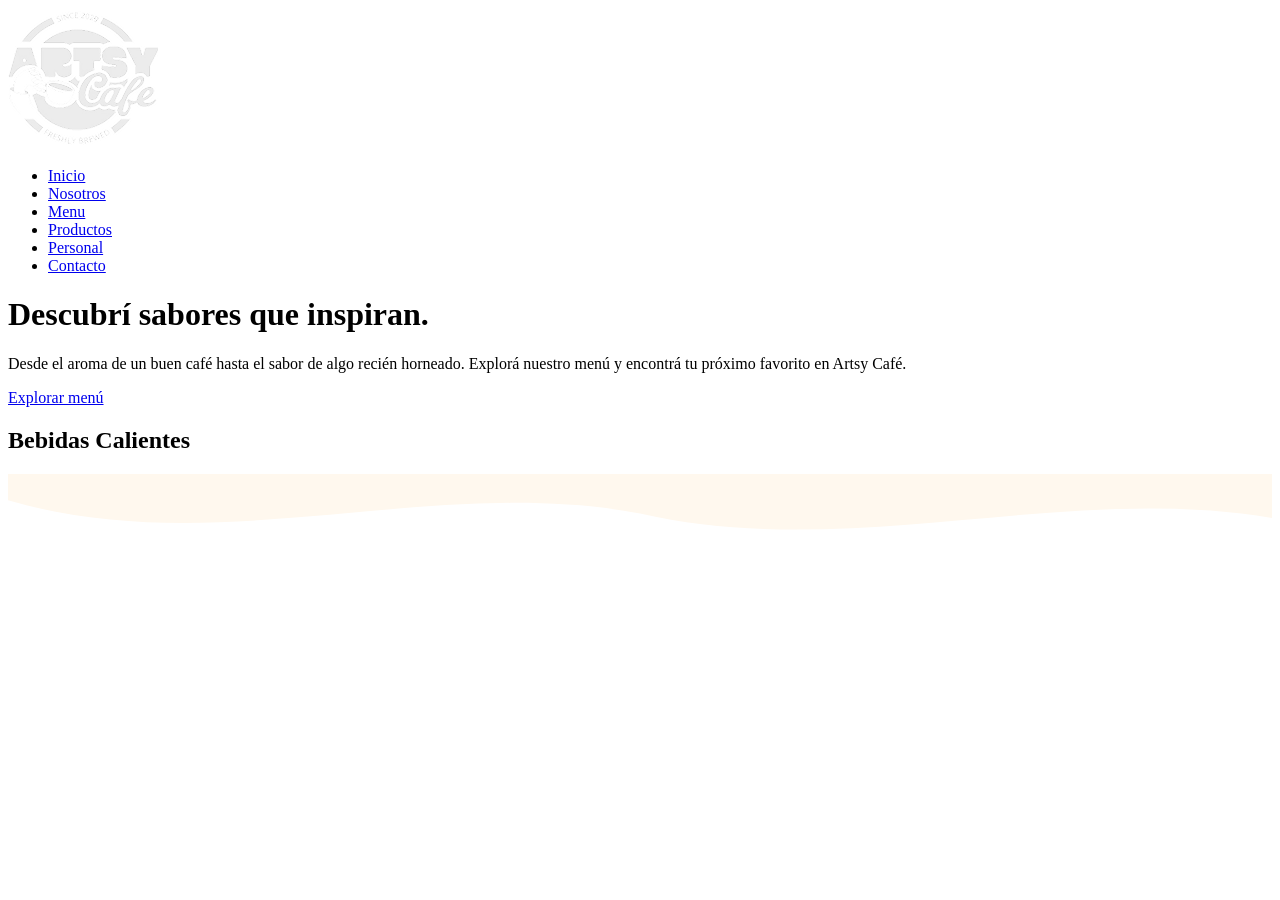
==== menu.html @ 151ce3cb "Add files via upload" ====
<!DOCTYPE html>
<html lang="en">

<head>
    <meta charset="UTF-8">
    <meta name="viewport" content="width=device-width, initial-scale=1.0">
    <title>Menú de Café y Repostería | Artsy Café</title>
    <link rel="stylesheet" href="css/menu.css">
    <link rel="shortcut icon" href="img/logo.png" type="image/x-icon">
</head>

<body>
    <header>
        <nav>
            <article class="containerNav">
                <div class="logo">
                    <img src="img/logo.png" alt="Logo de la cafeteria Artsy Cafe">
                </div>
                <ul class="navLink">
                    <li class="navItem"><a href="#" class="navDirec">Inicio</a></li>
                    <li class="navItem"><a href="#" class="navDirec">Nosotros</a></li>
                    <li class="navItem"><a href="#" class="navDirec">Menu</a></li>
                    <li class="navItem"><a href="#" class="navDirec">Productos</a></li>
                    <li class="navItem"><a href="#" class="navDirec">Personal</a></li>
                    <li class="navItem"><a href="#" class="navDirec btnContact">Contacto</a></li>
                </ul>
            </article>
        </nav>
        <div class="containerHeader">
            <h1>Descubrí sabores que inspiran.</h1>

            <p class="pClaro">
                Desde el aroma de un buen café hasta el sabor de algo recién horneado.
                Explorá nuestro menú y encontrá tu próximo favorito en Artsy Café.
            </p>

            <a href="#menu" class="btnMenu">Explorar menú</a>
        </div>
    </header>
    <main>
        <section class="bebidasCalientesSection">
            <article class="container">
                <h2>Bebidas Calientes</h2>
                <article class="cardsCafe" id="bebidasCalientes">
                </article>
            </article>
        </section>

        <div class="separadorOndas">
            <svg viewBox="0 0 1440 120" preserveAspectRatio="none">
                <path d="M0,30 C240,100 480,0 720,45
               C960,100 1200,10 1440,50
               L1440,0 L0,0 Z" fill="#FFF8EE" />
            </svg>
        </div>

        <section class="emparedados">
            <article class="container">
                <article class="emparedadoG" id="emparedadosId">

                </article>
            </article>
        </section>
        <div class="separadorOndas">
            <svg viewBox="0 0 1440 120" preserveAspectRatio="none">
                <path d="M0,30 C240,100 480,0 720,45
               C960,100 1200,10 1440,50
               L1440,0 L0,0 Z" fill="#FFFFFF" />
            </svg>
        </div>
    </main>
    <script src="js/main.js"></script>
</body>

</html>
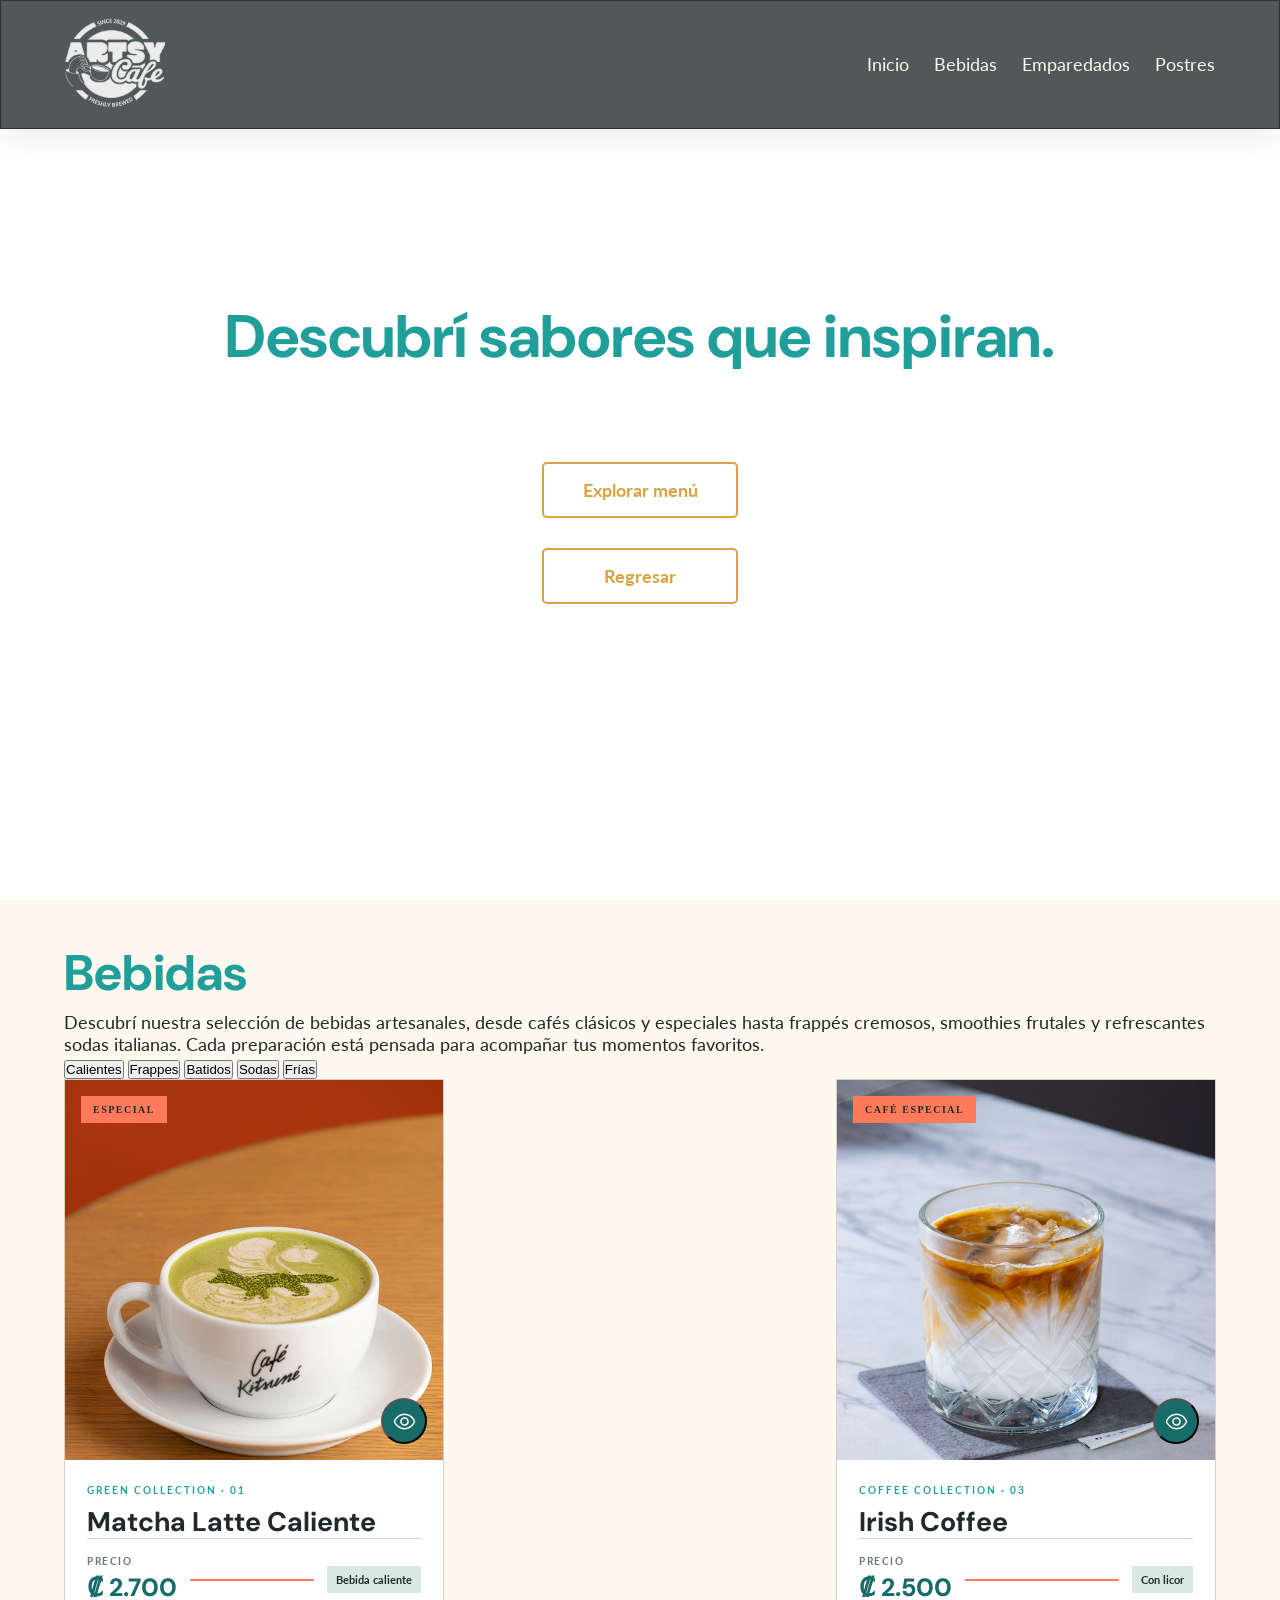
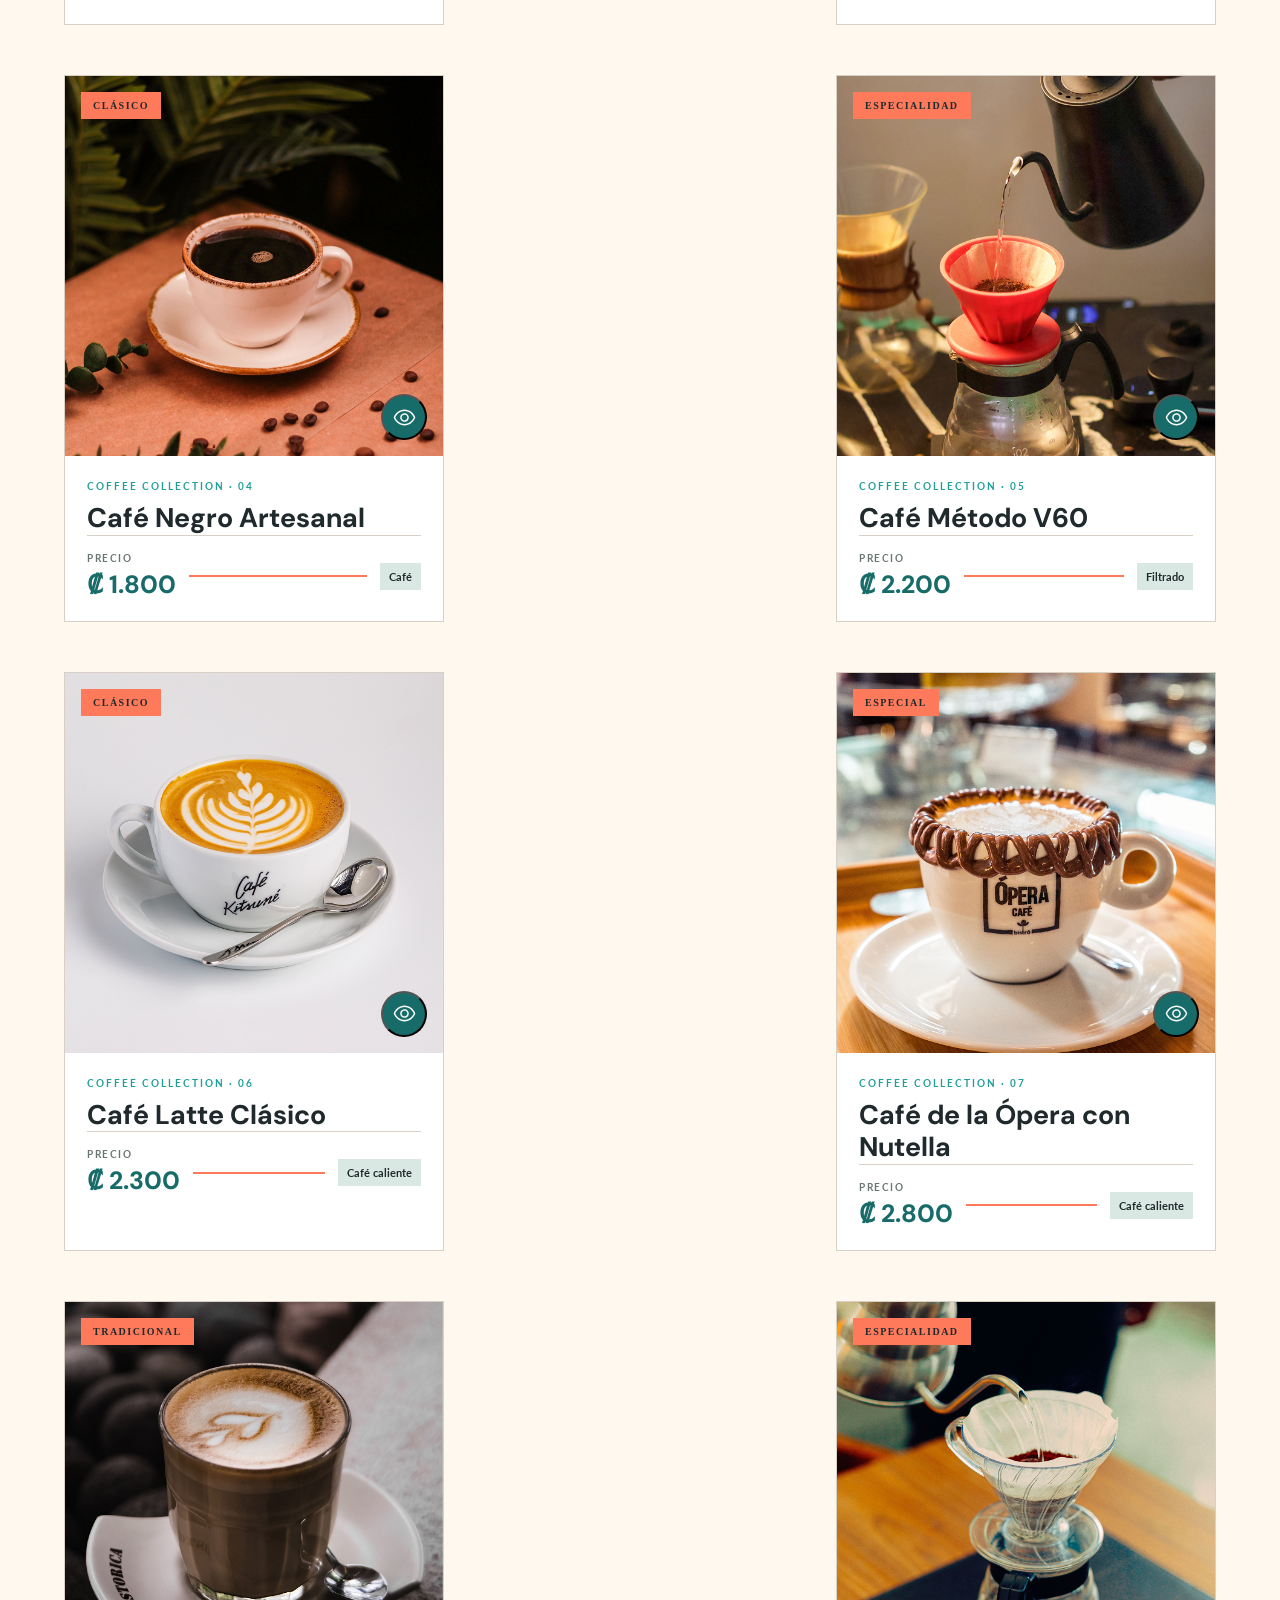
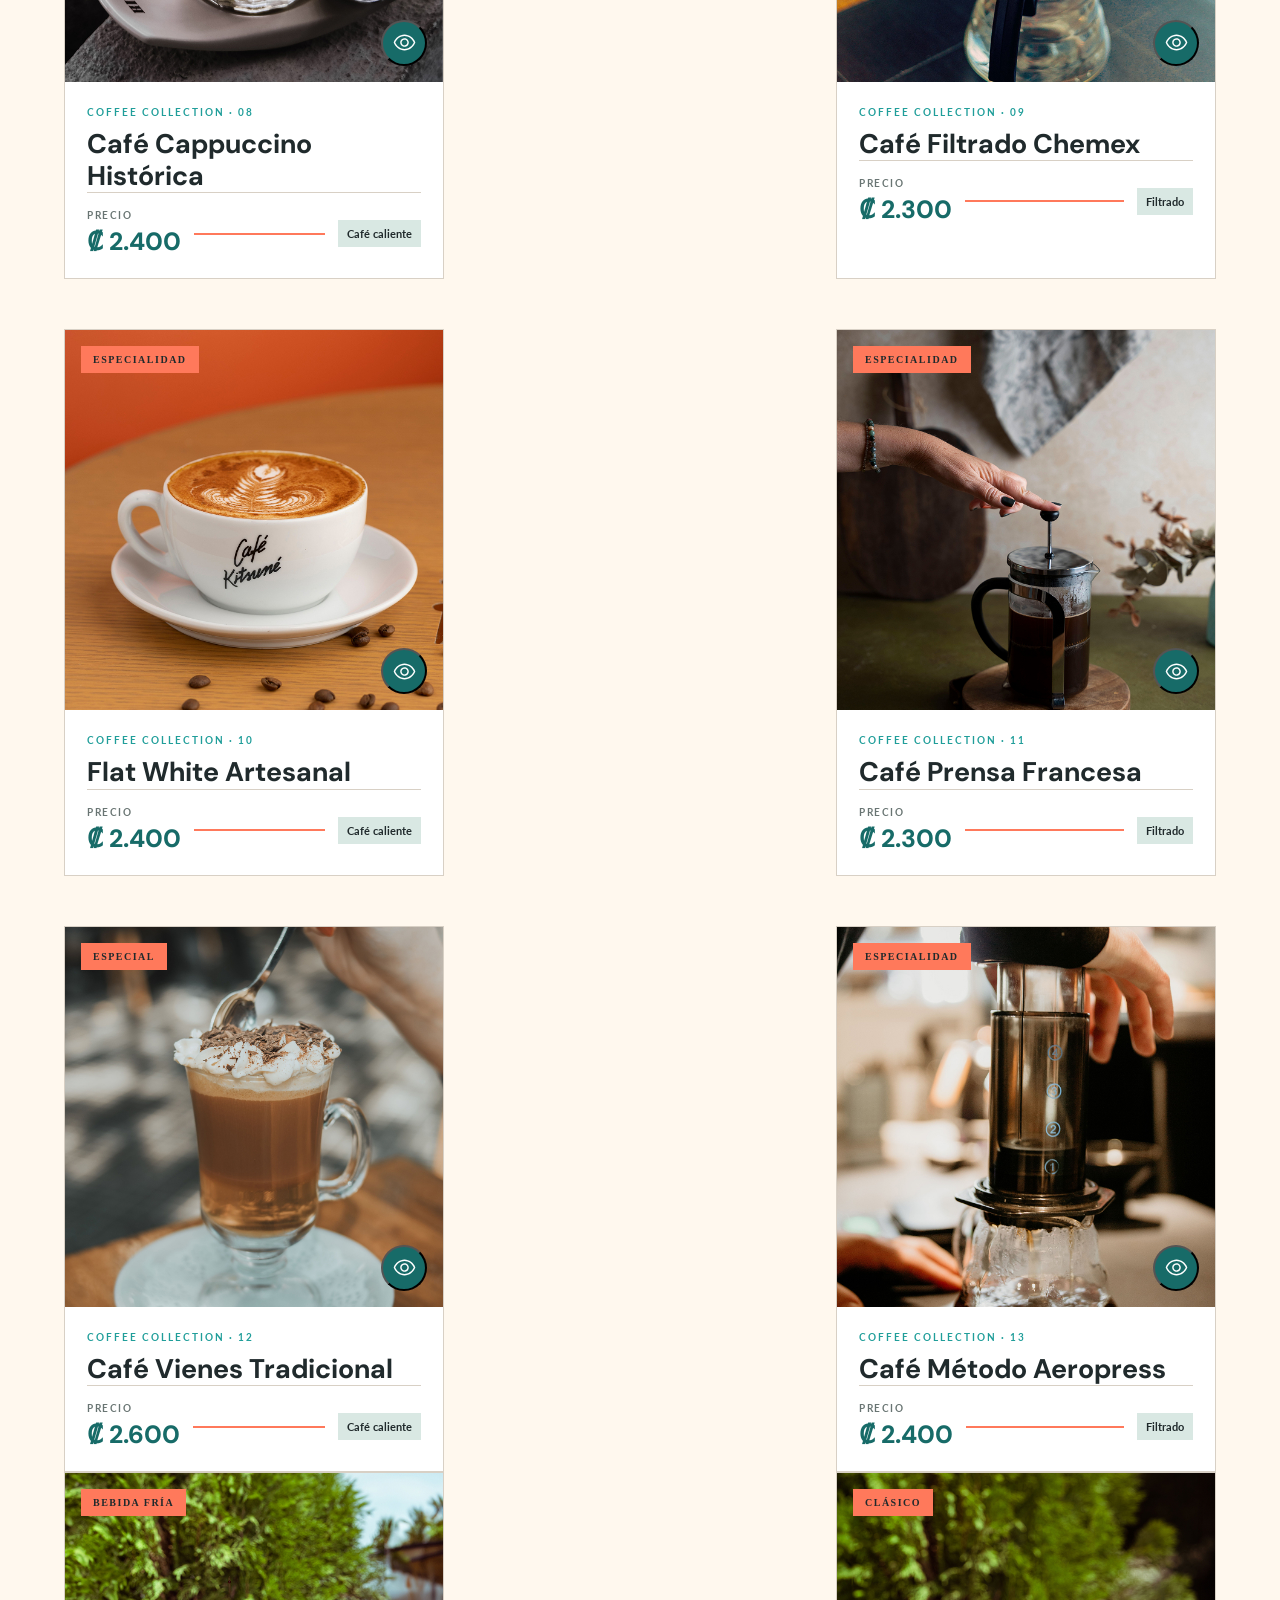
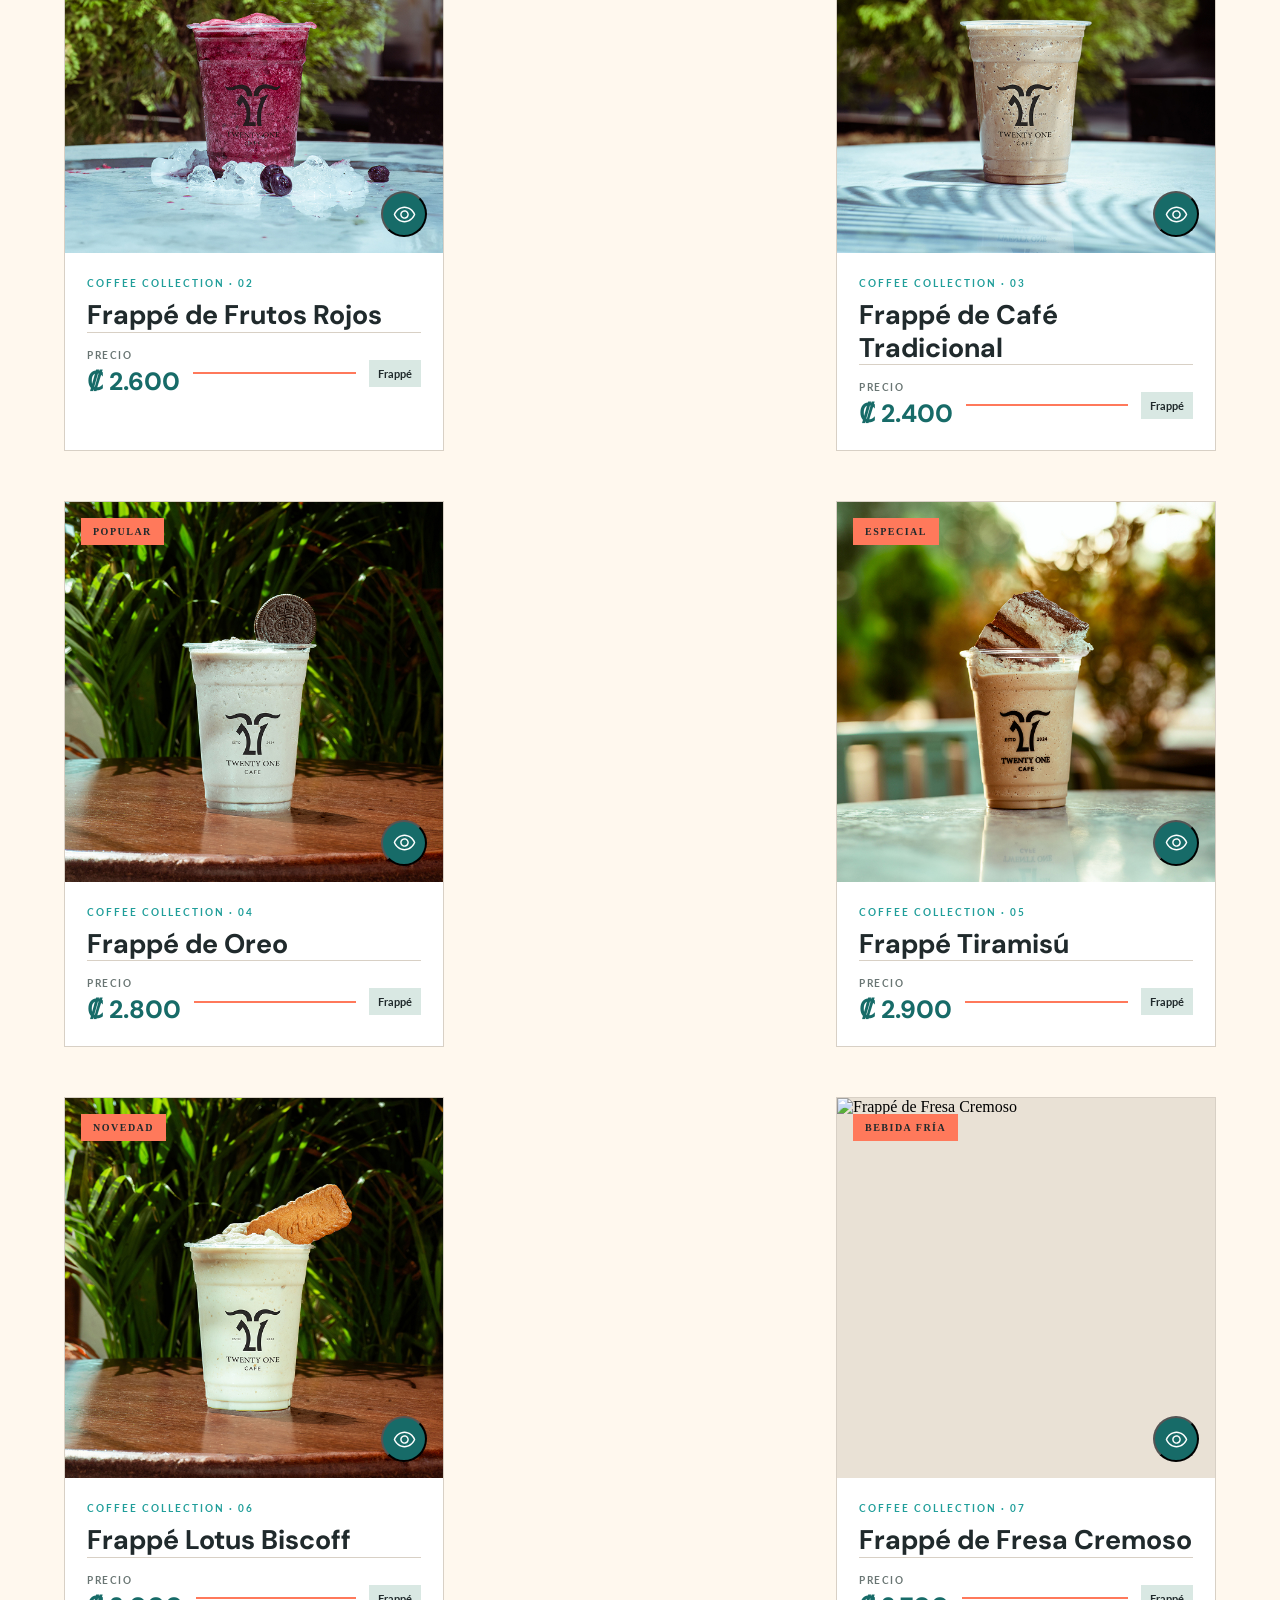
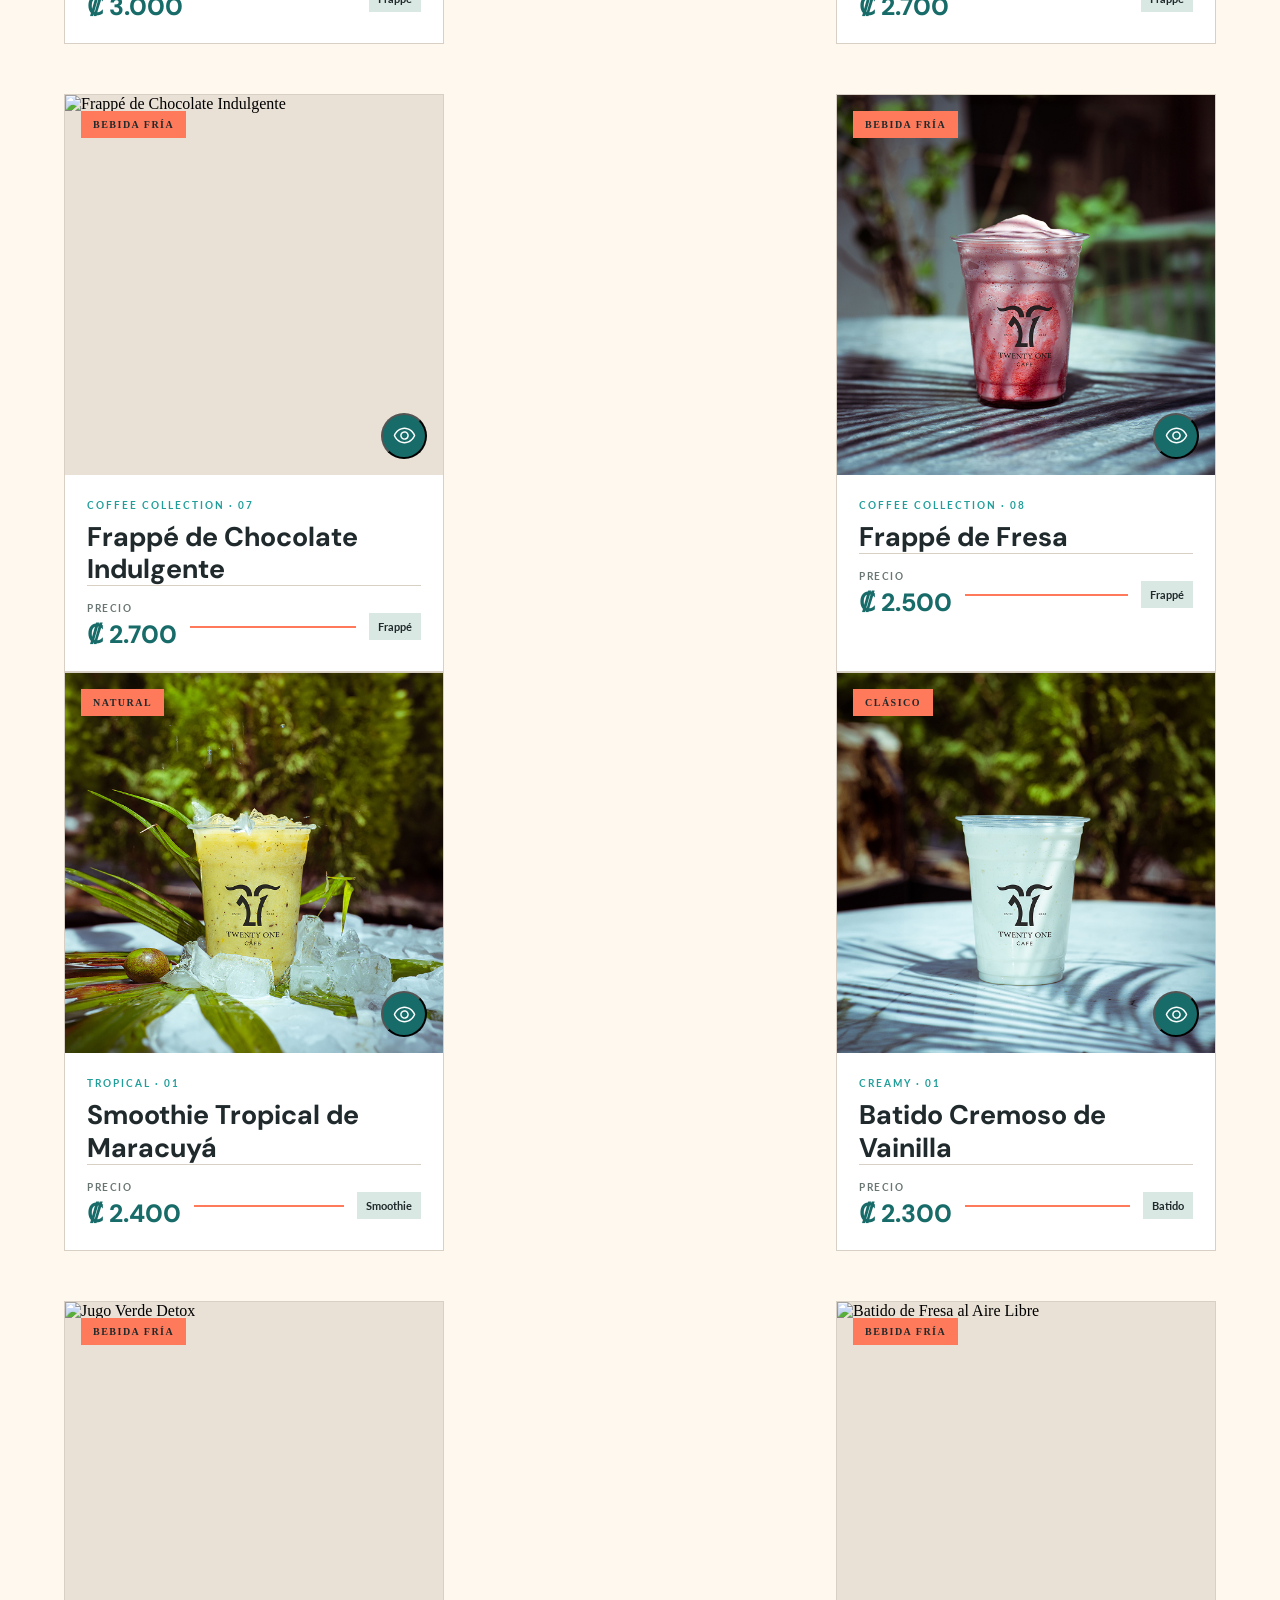
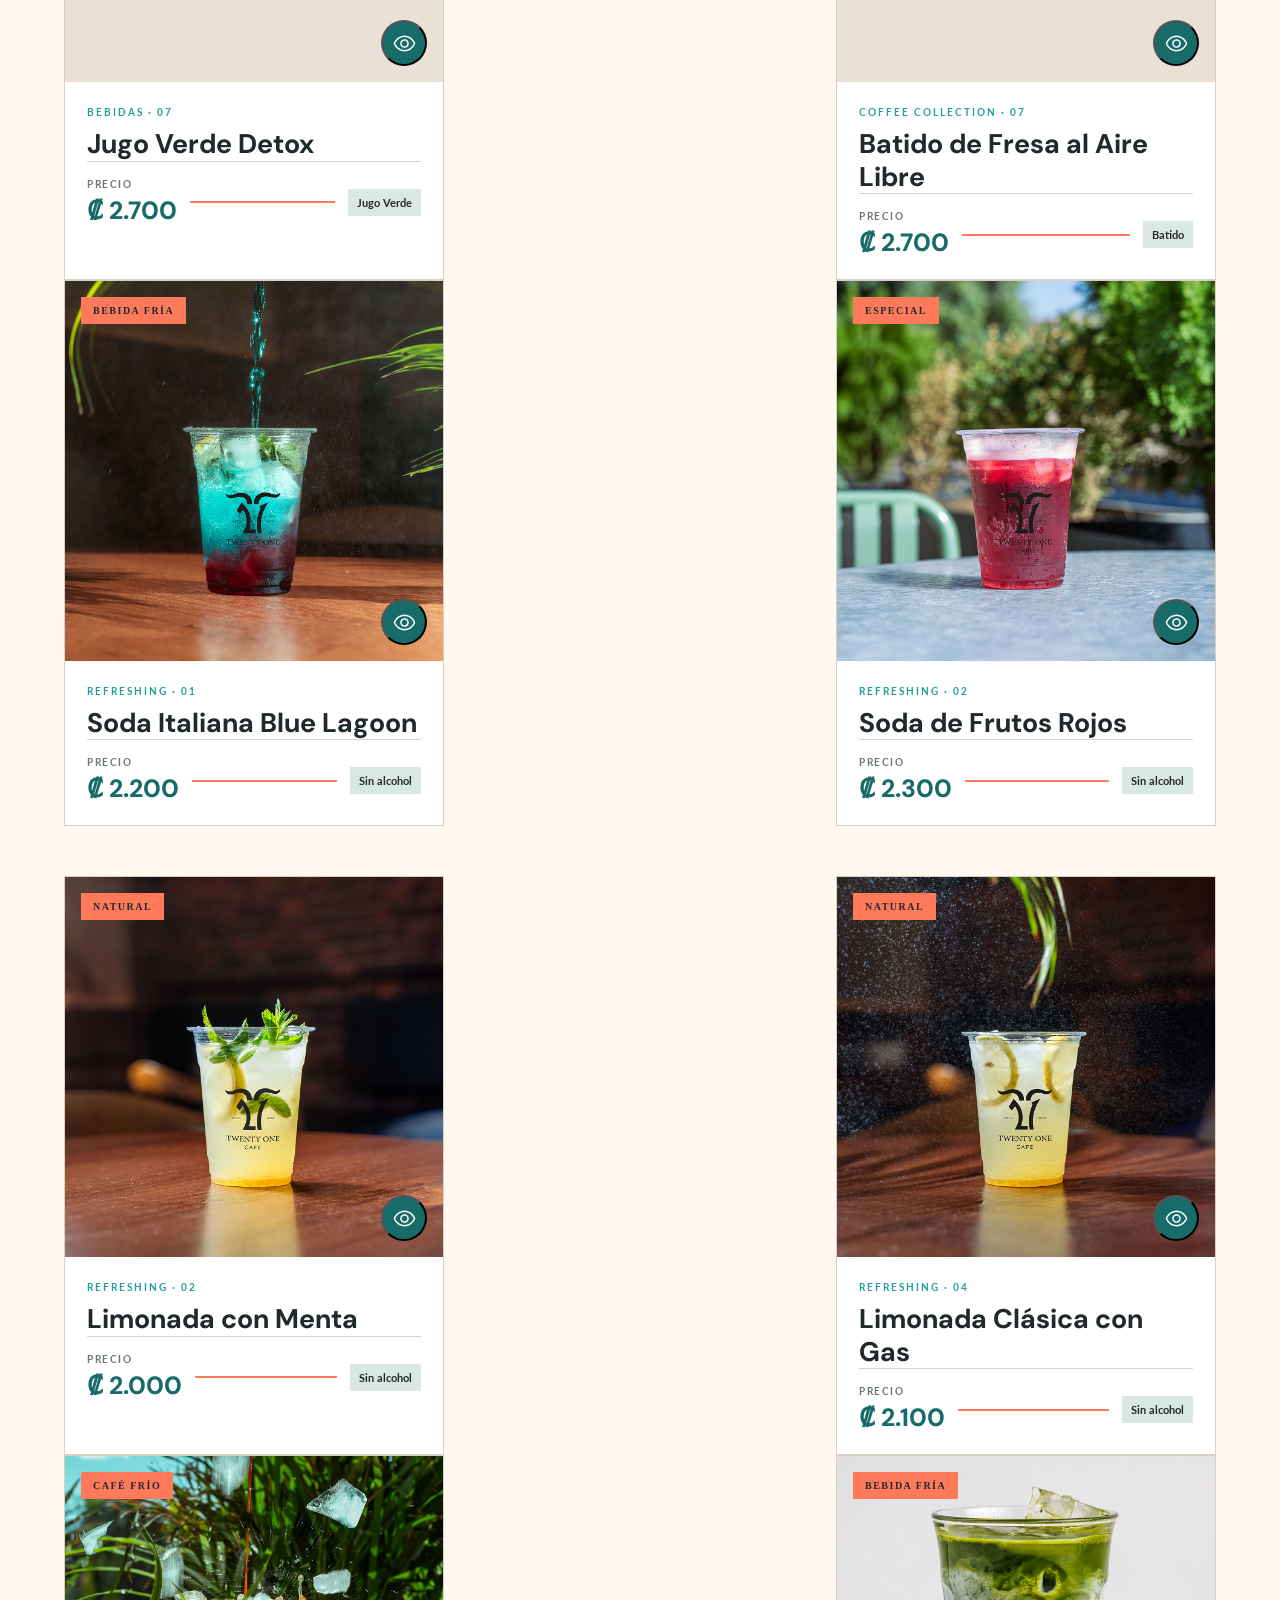
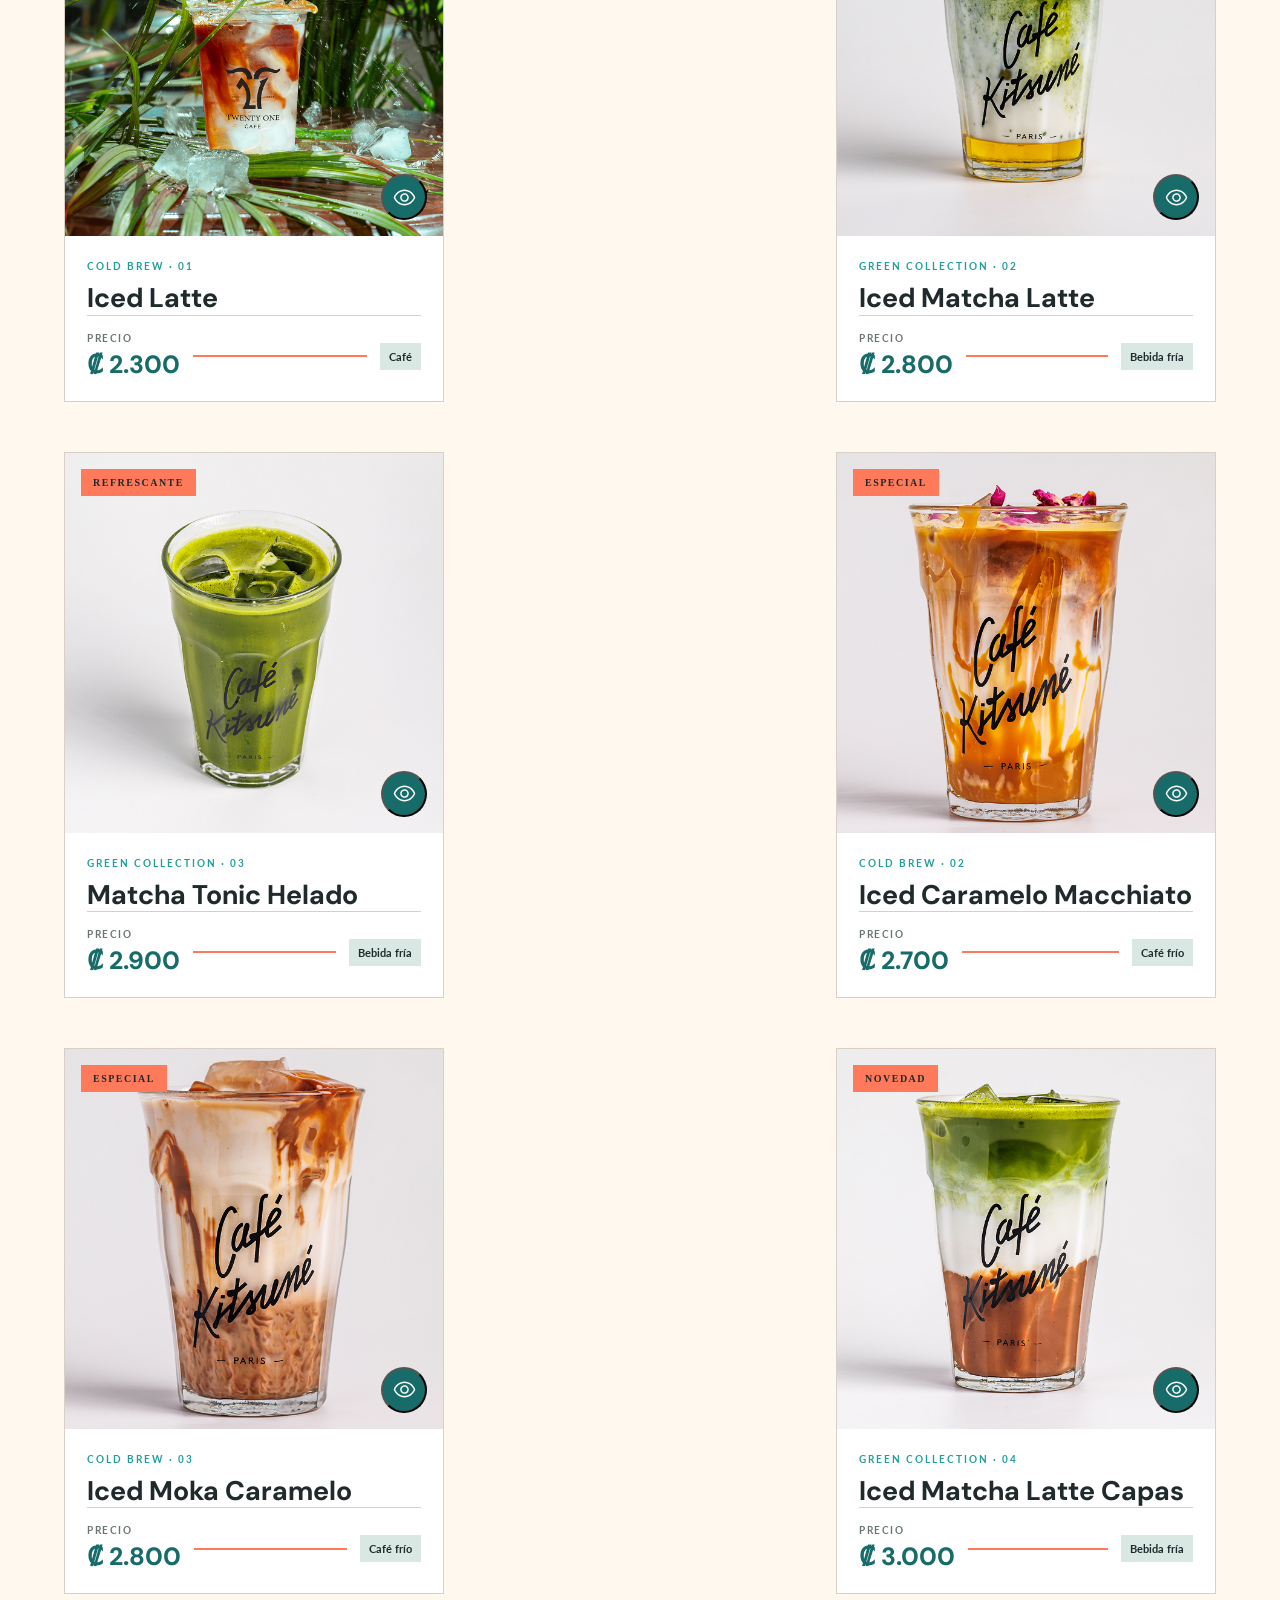
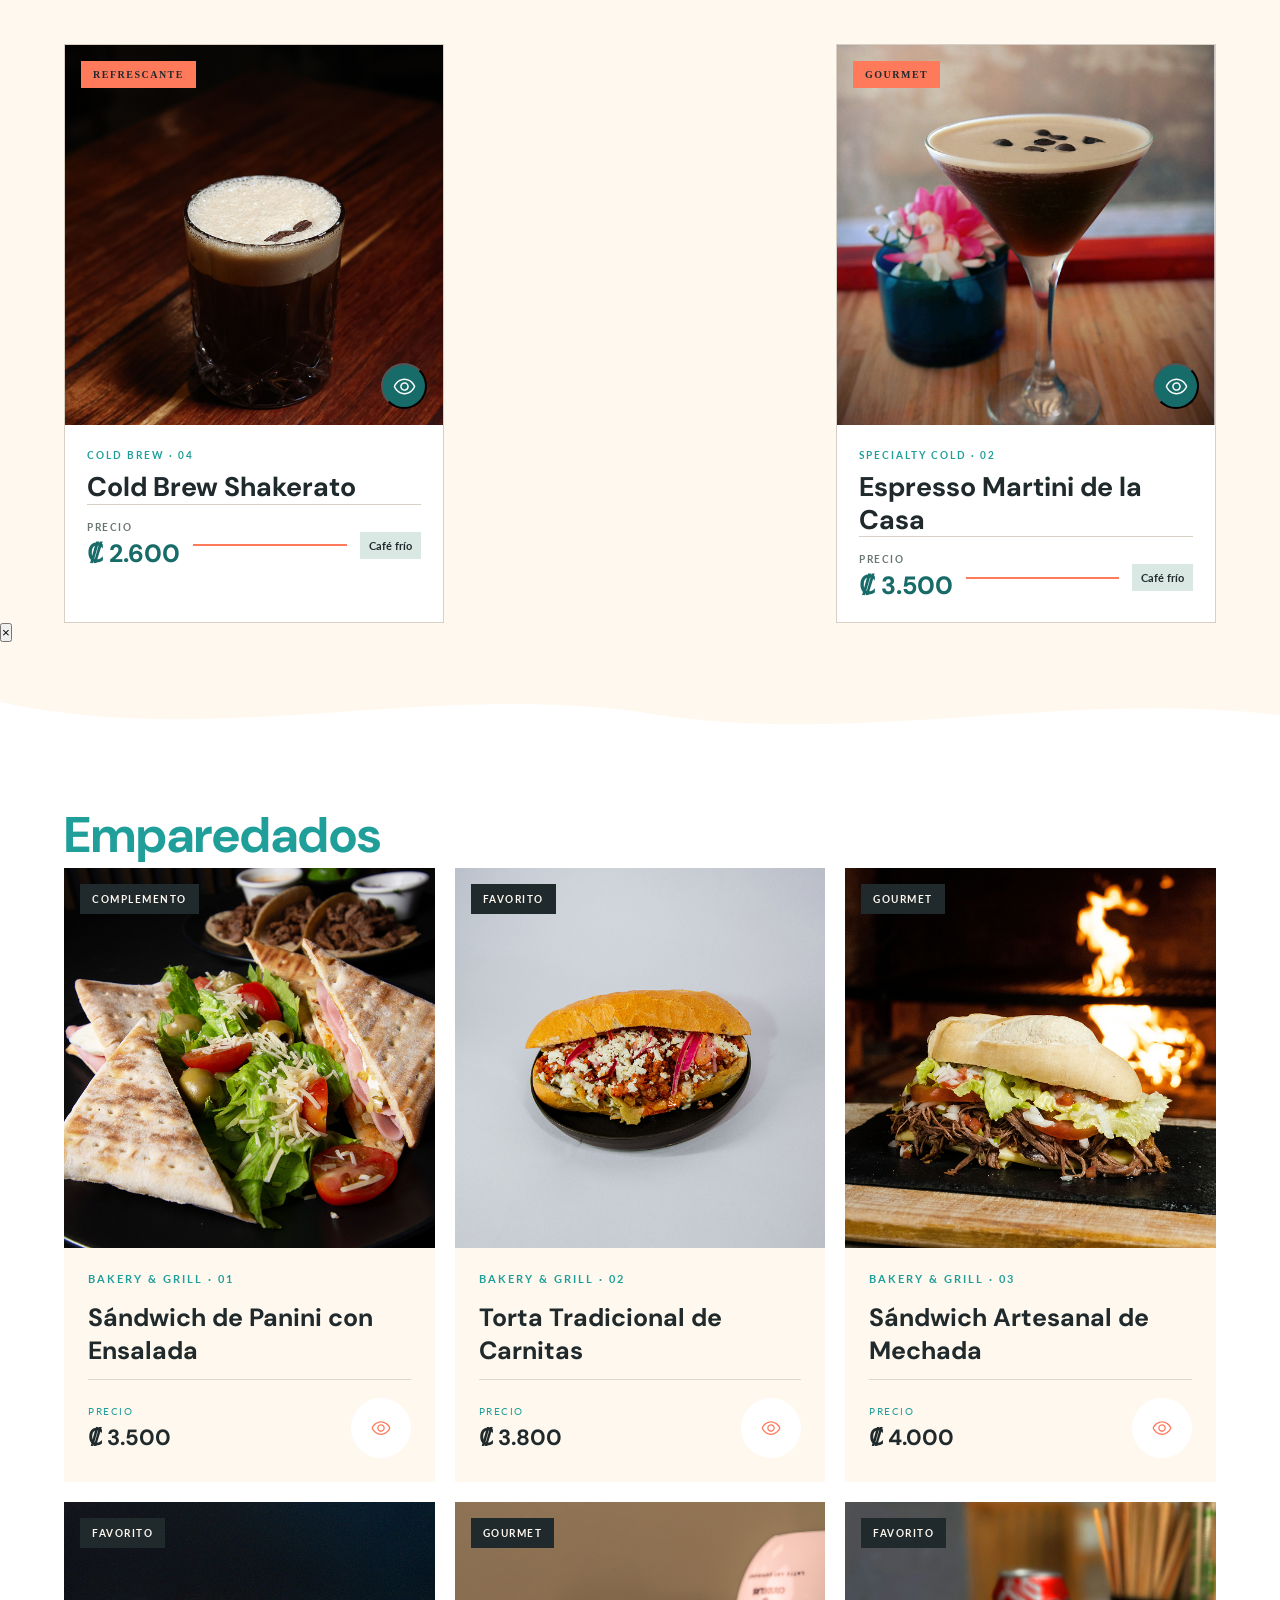
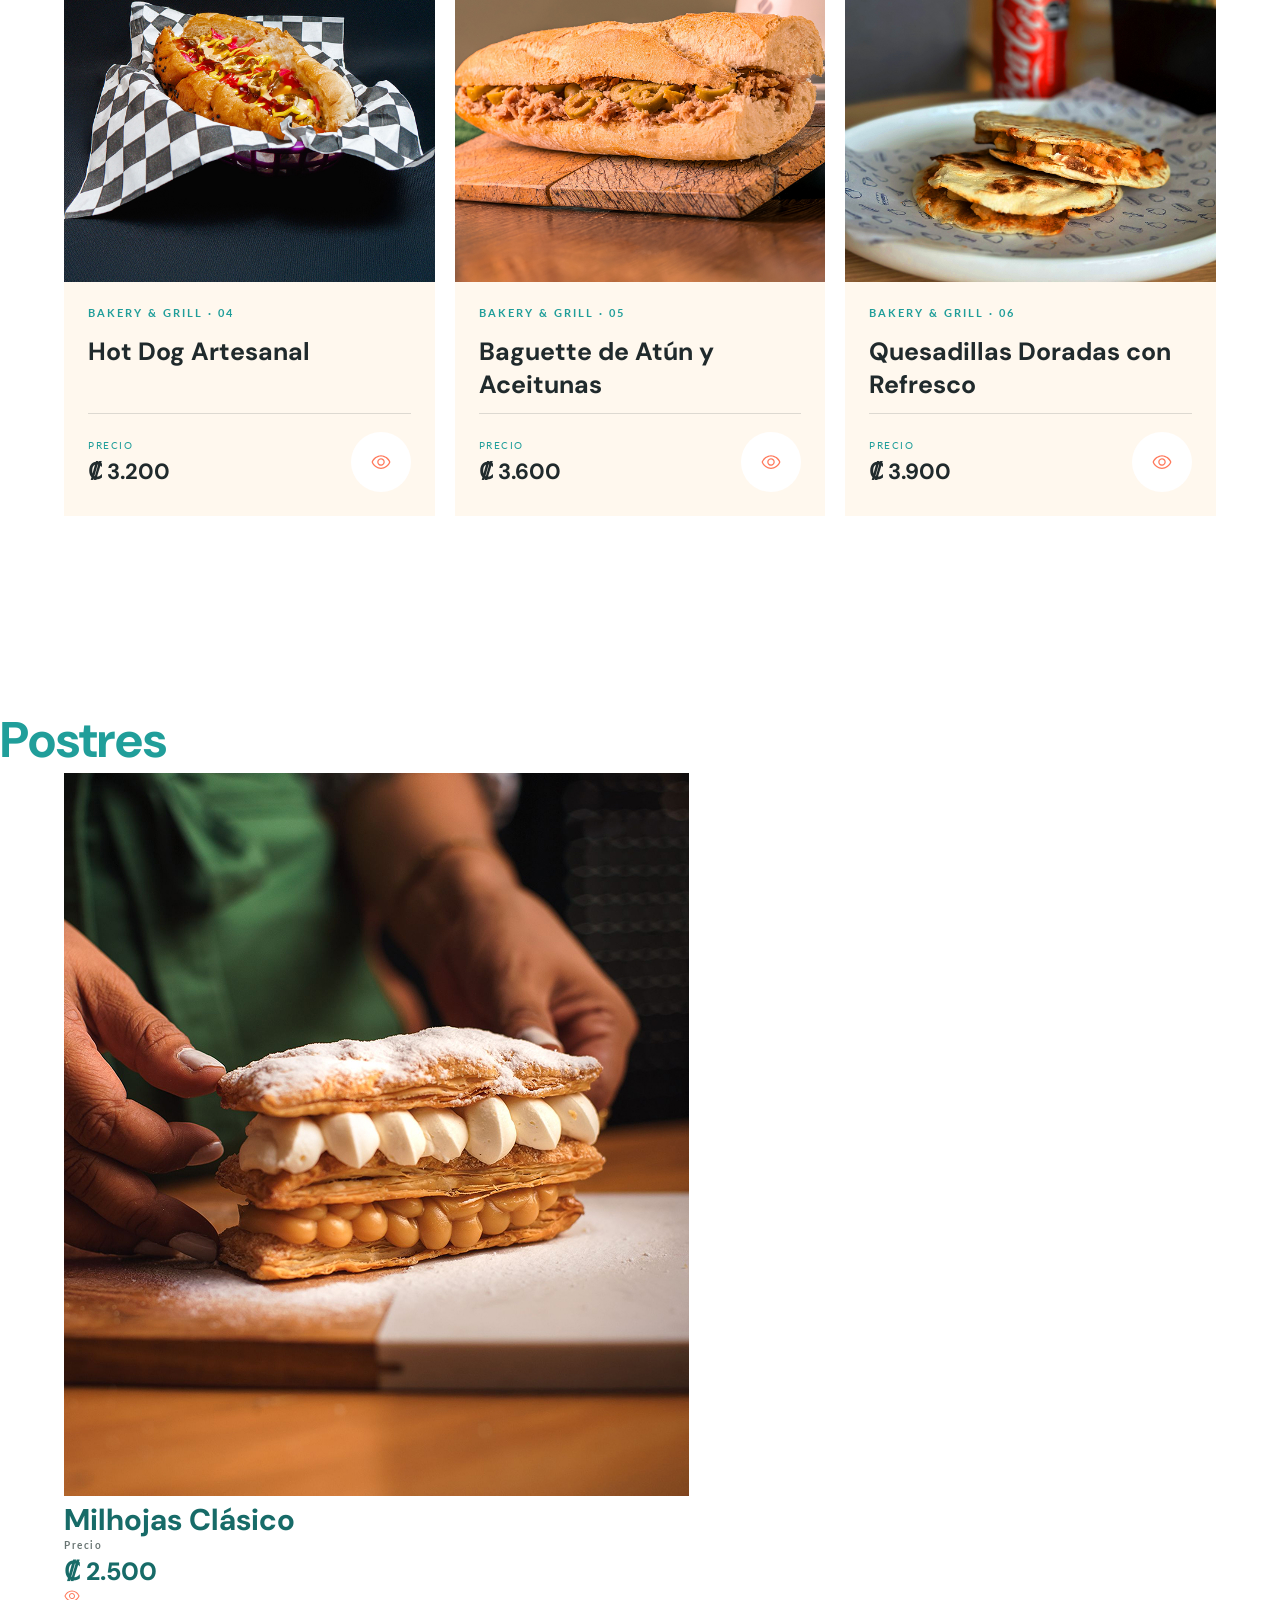
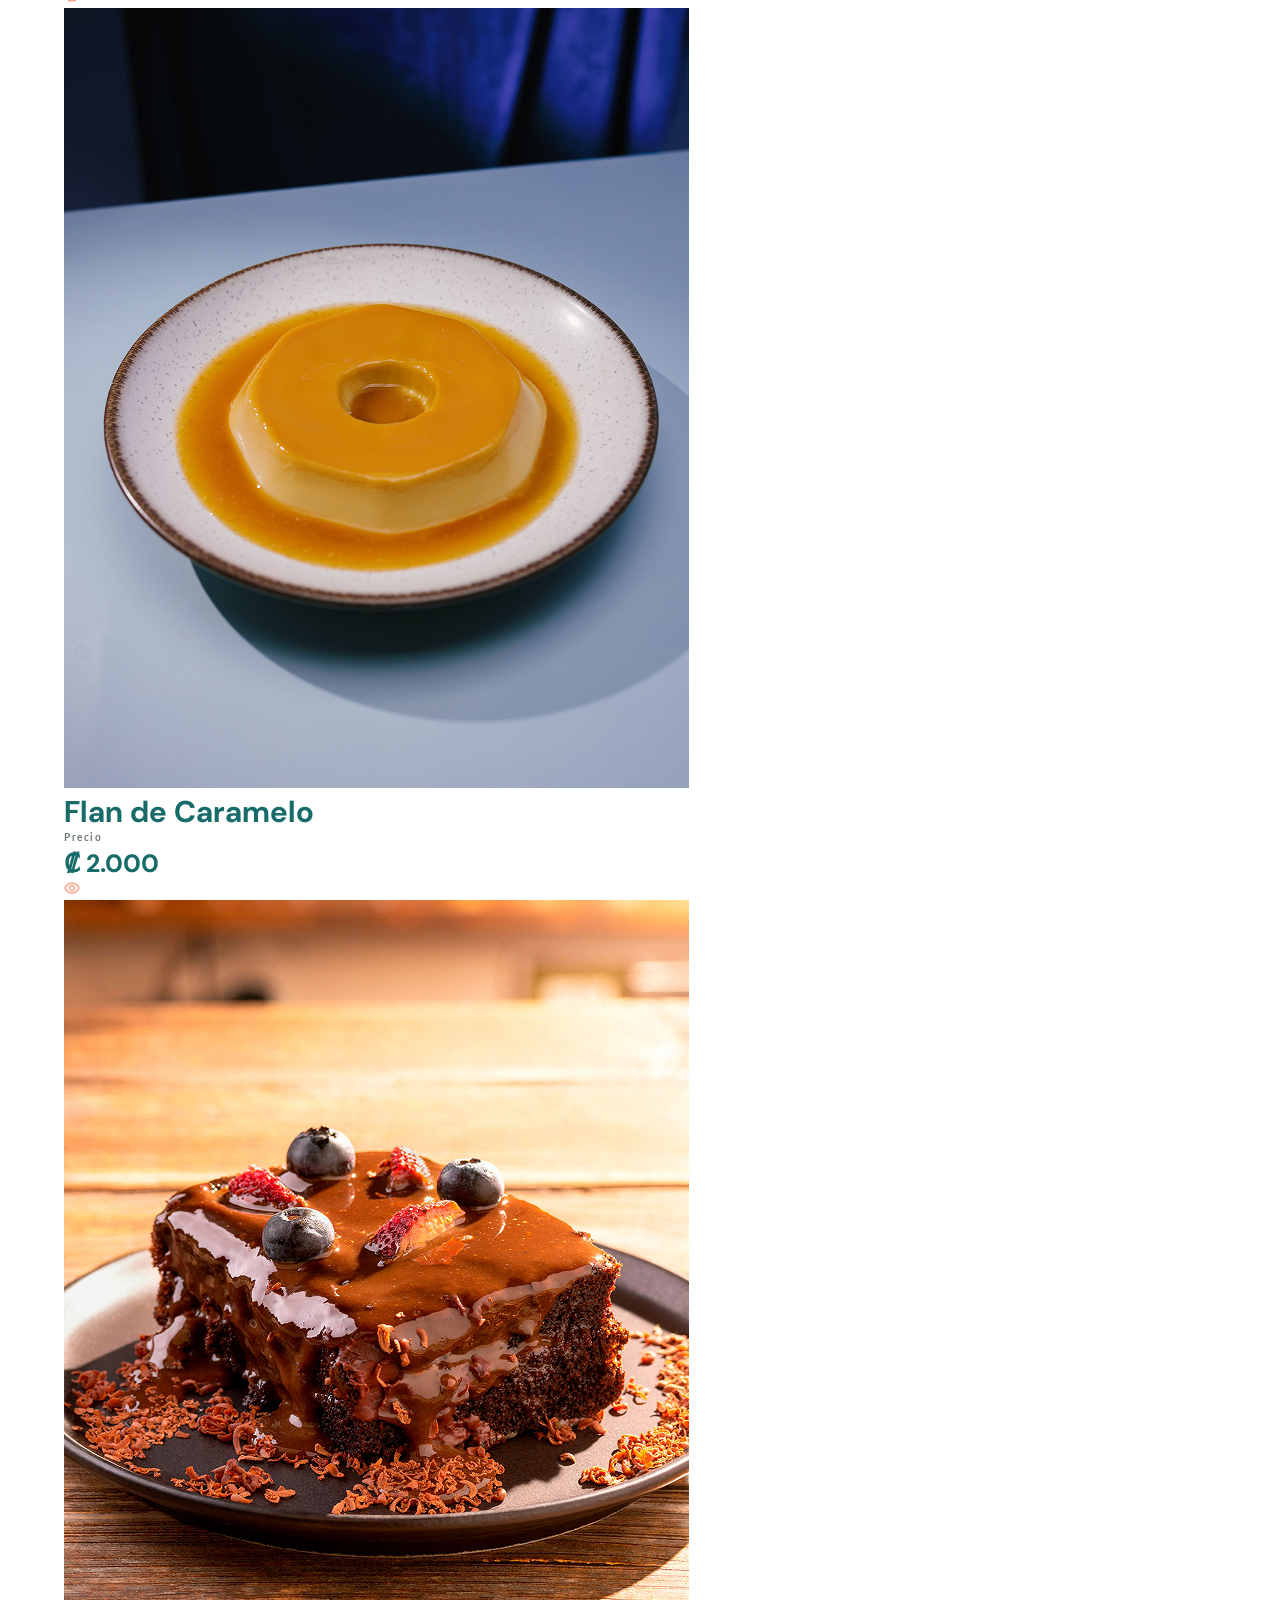
==== commit 9cffdf05: "Subir los cmabios del menu y el index html y el js Se actualiza los documentos html y js con el func" ====
--- a/menu.html
+++ b/menu.html
@@ -6,11 +6,12 @@
     <meta name="viewport" content="width=device-width, initial-scale=1.0">
     <title>Menú de Café y Repostería | Artsy Café</title>
     <link rel="stylesheet" href="css/menu.css">
+        <link href="https://unpkg.com/boxicons@2.1.4/css/boxicons.min.css" rel="stylesheet">
     <link rel="shortcut icon" href="img/logo.png" type="image/x-icon">
 </head>
 
 <body>
-    <header>
+    <header id="inicio">
         <nav>
             <article class="containerNav">
                 <div class="logo">
@@ -18,11 +19,9 @@
                 </div>
                 <ul class="navLink">
                     <li class="navItem"><a href="#" class="navDirec">Inicio</a></li>
-                    <li class="navItem"><a href="#" class="navDirec">Nosotros</a></li>
-                    <li class="navItem"><a href="#" class="navDirec">Menu</a></li>
-                    <li class="navItem"><a href="#" class="navDirec">Productos</a></li>
-                    <li class="navItem"><a href="#" class="navDirec">Personal</a></li>
-                    <li class="navItem"><a href="#" class="navDirec btnContact">Contacto</a></li>
+                    <li class="navItem"><a href="#bebidas" class="navDirec">Bebidas</a></li>
+                    <li class="navItem"><a href="#comidas" class="navDirec">Emparedados</a></li>
+                    <li class="navItem"><a href="#postres" class="navDirec">Postres</a></li>
                 </ul>
             </article>
         </nav>
@@ -33,19 +32,67 @@
                 Desde el aroma de un buen café hasta el sabor de algo recién horneado.
                 Explorá nuestro menú y encontrá tu próximo favorito en Artsy Café.
             </p>
-
-            <a href="#menu" class="btnMenu">Explorar menú</a>
+            <div class="btnBanner">
+                <a href="#menu" class="btnMenu">Explorar menú</a>
+                <a href="index.html" class="btnMenu">Regresar</a>
+            </div>
+            
         </div>
     </header>
     <main>
-        <section class="bebidasCalientesSection">
+        <section class="bebidasCalientesSection" id="bebidas">
             <article class="container">
-                <h2>Bebidas Calientes</h2>
-                <article class="cardsCafe" id="bebidasCalientes">
-                </article>
-            </article>
+
+                <h2>Bebidas</h2>
+                <p class="pOscuro PH2">
+                    Descubrí nuestra selección de bebidas artesanales, desde cafés clásicos y especiales
+                    hasta frappés cremosos, smoothies frutales y refrescantes sodas italianas.
+                    Cada preparación está pensada para acompañar tus momentos favoritos.
+                </p>
+
+                <div class="tabs">
+                    <button class="tab activo" data-target="bebidasCalientes">
+                        Calientes
+                    </button>
+
+                    <button class="tab" data-target="frappes">
+                        Frappes
+                    </button>
+
+                    <button class="tab" data-target="batidos">
+                        Batidos
+                    </button>
+
+                    <button class="tab" data-target="sodas">
+                        Sodas
+                    </button>
+
+                    <button class="tab" data-target="frias">
+                        Frías
+                    </button>
+                </div>
+
+                <article class="cardsCafe panelBebidas activo" id="bebidasCalientes"></article>
+                <article class="cardsCafe panelBebidas" id="frappes"></article>
+                <article class="cardsCafe panelBebidas" id="batidos"></article>
+                <article class="cardsCafe panelBebidas" id="sodas"></article>
+                <article class="cardsCafe panelBebidas" id="frias"></article>
+
+            </article>
+
+            <div class="modalIngredientes" id="modalIngredientes">
+                <div class="contenidoModal">
+                    <button type="button" class="cerrarModal" aria-label="Cerrar ingredientes">
+                        &times;
+                    </button>
+
+                    <div id="contenidoIngredientes">
+
+                    </div>
+                </div>
+            </div>
+
         </section>
-
         <div class="separadorOndas">
             <svg viewBox="0 0 1440 120" preserveAspectRatio="none">
                 <path d="M0,30 C240,100 480,0 720,45
@@ -53,22 +100,129 @@
                L1440,0 L0,0 Z" fill="#FFF8EE" />
             </svg>
         </div>
-
-        <section class="emparedados">
+        <section class="emparedados" id="comidas">
             <article class="container">
+                <h2>Emparedados</h2>
                 <article class="emparedadoG" id="emparedadosId">
 
                 </article>
             </article>
         </section>
-        <div class="separadorOndas">
+
+        <div class="separadorOndas2">
             <svg viewBox="0 0 1440 120" preserveAspectRatio="none">
                 <path d="M0,30 C240,100 480,0 720,45
                C960,100 1200,10 1440,50
-               L1440,0 L0,0 Z" fill="#FFFFFF" />
+               L1440,0 L0,0 Z" fill="#FFF" />
             </svg>
         </div>
+        <section class="postres" id="postres">
+            <h2>Postres</h2>
+            <article class="container">
+                <article class="postresC" id="contPostres">
+                    
+                </article>
+                <div class="modalIngredientesP" id="modalIngredientesP">
+                        <div class="contenidoModalP">
+
+                            <button type="button" class="cerrarModal" aria-label="Cerrar ingredientes">
+                                &times;
+                            </button>
+
+                            <div id="contenidoIngredientesP"></div>
+
+                        </div>
+                    </div>
+            </article>
+        </section>
+        <div class="ondasFooter">
+            <svg viewBox="0 0 1440 120" preserveAspectRatio="none" xmlns="http://www.w3.org/2000/svg">
+                <path d="M0,64 C180,120 360,10 540,48
+               C720,86 900,120 1080,60
+               C1260,0 1350,30 1440,50
+               L1440,120 L0,120 Z" fill="var(--botonPrincipalHover)" />
+            </svg>
+        </div>
     </main>
+     <footer class="footer">
+
+        <div class="container">
+            <div class="contenidoFooter">
+
+                <!-- Marca -->
+                <div class="marcaFooter">
+                    <a href="#" class="logoFooter"><img src="img/logo.png" alt=""></a>
+                    <p>
+                        Café de calidad, momentos especiales y sabores
+                        que conectan con lo mejor de nuestra tierra.
+                    </p>
+                    <div class="redesFooter">
+                        <a href="#" aria-label="Instagram">
+                            <i class="bx bxl-instagram"></i>
+                        </a>
+                        <a href="#" aria-label="Facebook">
+                            <i class="bx bxl-facebook"></i>
+                        </a>
+                        <a href="#" aria-label="TikTok">
+                            <i class="bx bxl-tiktok"></i>
+                        </a>
+                        <a href="#" aria-label="WhatsApp">
+                            <i class="bx bxl-whatsapp"></i>
+                        </a>
+                    </div>
+                </div>
+
+                <!-- Navegación -->
+                <div class="enlacesFooter">
+                    <h3>Explora</h3>
+                    <ul>
+                        <li><a href="#inicio">Inicio</a></li>
+                        <li><a href="#bebidas">Bebidas</a></li>
+                        <li><a href="#comidas">Emparedados</a></li>
+                        <li><a href="#postres">Postres</a></li>
+                    </ul>
+                </div>
+
+                <!-- Información -->
+                <div class="enlacesFooter">
+                    <h3>Contáctanos</h3>
+                    <ul class="contactoFooter">
+                        <li>
+                            <i class="bx bx-map"></i>
+                            <span>Costa Rica</span>
+                        </li>
+                        <li>
+                            <i class="bx bx-phone"></i>
+                            <span>+506 87648901</span>
+                        </li>
+                        <li>
+                            <i class="bx bx-envelope"></i>
+                            <span>serviciocliente@artsycafe.com</span>
+                        </li>
+                    </ul>
+                </div>
+
+                <!-- Horario -->
+                <div class="horarioFooter">
+                    <h3>Visítanos</h3>
+                    <p>Ven a disfrutar de una buena taza de café y un momento para ti.</p>
+                    <span class="horarioEtiqueta">
+                        <i class="bx bx-time-five"></i>
+                        Horario de atención
+                    </span>
+                    <p>Lunes a sábado</p>
+                    <p>8:00 a. m. – 6:00 p. m.</p>
+                </div>
+
+            </div>
+
+            <!-- Parte inferior -->
+            <div class="inferiorFooter">
+                <p>© 2026 Artsy Cafe. Todos los derechos reservados.</p>
+                <p>Hecho por Natofer</p>
+            </div>
+        </div>
+    </footer>
     <script src="js/main.js"></script>
 </body>
 
--- a/css/menu.css
+++ b/css/menu.css
@@ -0,0 +1,615 @@
+/*GENERAL*/
+@import url('https://fonts.googleapis.com/css2?family=Cormorant+Garamond:ital,wght@0,400;0,500;0,600;1,400;1,500&family=DM+Sans:wght@400;500;600;700&family=Lato:wght@400;700&display=swap');
+* {
+    padding: 0;
+    margin: 0;
+    box-sizing: border-box;
+    list-style: none;
+    text-decoration: none;
+    transition: 0.5s ease-in-out;
+}
+:root {
+    /* TIPOGRAFÍAS */
+    --fuenteTitulos: "DM Sans";
+    --fuenteTexto: "Lato";
+    --fuenteFrases: "Cormorant Garamond";
+    /* PALETA PRINCIPAL */
+    --Naranja: #FF795B;
+    --azul: #209e9a;
+    --Marfil: #FFF8EE;
+    --noche: #202A2C;
+
+    /* COLORES COMPLEMENTARIOS */
+    --arena: #E9E1D5;
+    --menta: #D9E8E3;
+    --dorado: #D9A441;
+    --gris: #697573;
+    --blanco: #FFFFFF;
+
+    /* TEXTOS */
+    --textoPrincipal: #202A2C;
+    --textoSecundario: #697573;
+    --textoClaro: #FFF8EE;
+    --textoEnBoton: #FFFFFF;
+
+    /* FONDOS */
+    --fondoPrincipal: #FFF8EE;
+    --fondoOscuro: #202A2C;
+    --fondoAlternativo: #E9E1D5;
+    --fondoTarjeta: #FFFFFF;
+    --fondoSuave: #D9E8E3;
+
+    /* BOTONES */
+    --botonPrincipal: #176B68;
+    --botonPrincipalTexto: #FFFFFF;
+    --botonPrincipalHover: #115451;
+
+    --botonSecundario: #FF795B;
+    --botonSecundarioTexto: #202A2C;
+    --botonSecundarioHover: #E86649;
+
+    --botonOutline: #176B68;
+    --botonOutlineTexto: #176B68;
+
+    /* NAVEGACIÓN */
+    --navback: rgba(32, 42, 44, 0.781);
+    --navTexto: #FFF8EE;
+    --navHover: #FF795B;
+
+    /* ENLACES */
+    --enlace: #176B68;
+    --enlaceHover: #E86649;
+
+    /* BORDES Y SOMBRAS */
+    --borde: #D8D0C5;
+    --bordeOscuro: rgba(255, 248, 238, 0.18);
+    --sombra: 0 8px 24px rgba(32, 42, 44, 0.10);
+
+    /* ESTADOS */
+    --exito: #287A55;
+    --advertencia: #D9A441;
+    --error: #C44545;
+}
+.container {
+    width: 90%;
+    margin: 0 auto;
+}
+section {
+    padding: 40px 0;
+    min-height: 100vh;
+}
+
+.separadorOndas {
+    width: 100%;
+    height: 80px;
+    overflow: hidden;
+    line-height: 0;
+}
+
+.separadorOndas svg {
+    display: block;
+    width: 100%;
+    height: 100%;
+}
+
+/*
+============================================================================
+Fuentes
+============================================================================
+*/
+h1 {
+    font-family: var(--fuenteTitulos);
+    font-size: 60px;
+    color: var(--azul);
+    max-width: 980px;
+    margin: 0 auto;
+}
+h2 {
+    font-family: var(--fuenteTitulos);
+    font-size: 50px;
+    color: var(--azul);
+    max-width: 980px;
+}
+h3 {
+    font-family: var(--fuenteTitulos);
+    font-size: 30px;
+    color: var(--botonOutline);
+}
+h4{
+    font-family: var(--fuenteTitulos);
+}
+.pOscuro {
+    font-family: var(--fuenteTexto);
+    font-size: 18px;
+    color: var(--textoPrincipal);
+    padding: 5px 0;
+}
+.pClaro{
+    font-family: var(--fuenteTexto);
+    font-size: 19px;
+    color: var(--textoEnBoton);
+    padding: 5px 0;
+}
+.frase {
+    font-family: var(--fuenteFrases), serif;
+    font-size: 25px;
+    font-weight: 500;
+    font-style: italic;
+    line-height: 1.3;
+    color: var(--Naranja);
+}
+.etiqueta {
+    display: inline-block;
+    color: var(--navHover);
+    font-family: 'DM Sans', sans-serif;
+    font-size: 14px;
+    font-weight: 600;
+    letter-spacing: 2px;
+    text-transform: uppercase;
+    padding-bottom: 8px;
+    border-bottom: 2px solid var(--navHover);
+}
+.navDirec {
+    font-family: var(--fuenteTexto);
+    font-size: 18px;
+    color: var(--Marfil);
+}
+.navDirec:hover {
+    color: var(--Naranja);
+    font-weight: bold;
+}
+/*
+========================================================
+BOTONES
+========================================================
+*/
+.btnMenu {
+    color: var(--dorado);
+    border: 2px solid var(--dorado);
+    border-radius: 5px;
+    display: flex;
+    width: 196px;
+    padding: 15px 10px;
+    justify-content: center;
+    align-items: center;
+    gap: 10px;
+    text-align: center;
+    font-family: var(--fuenteTexto);
+    font-size: 18px;
+    font-weight: 700;
+    position: relative;
+    overflow: hidden;
+    background: transparent;
+    text-decoration: none;
+    transition: color 0.4s ease;
+    z-index: 1;
+    margin: 30px auto 0;
+}
+.btnMenu::before {
+    content: "";
+    position: absolute;
+    inset: 0;
+    background: var(--dorado);
+    transform: scaleX(0);
+    transform-origin: left;
+    transition: transform 0.4s ease;
+    z-index: -1;
+}
+.btnMenu:hover::before {
+    transform: scaleX(1);
+}
+.btnMenu:hover {
+    color: var(--noche);
+}
+
+/*
+========================================================
+NAV
+========================================================
+*/
+nav {
+    padding: 15px 0;
+    background: var(--navback);
+    backdrop-filter: blur(15px);
+    -webkit-backdrop-filter: blur(15px);
+    border: 1px solid var(--navback);
+    box-shadow: 0 8px 32px rgba(0, 0, 0, 0.08);
+    z-index: 1000;
+    position: fixed;
+    top: 0;
+    left: 0;
+    width: 100%;
+}
+.containerNav {
+    display: flex;
+    width: 90%;
+    margin: 0 auto;
+    align-items: center;
+    justify-content: space-between;
+}
+.logo img {
+    width: 100px;
+}
+.navLink {
+    display: flex;
+    justify-content: space-between;
+    gap: 25px;
+    align-items: center;
+}
+/*
+==================================================
+HEADER
+==================================================
+*/
+header{
+    background:
+    linear-gradient(rgba(0, 0, 0, 0.6)),
+    url("../img/menubanner.jpg");
+    width: 100%;
+    height: 100vh;
+    background-repeat: no-repeat;
+    background-position: center;
+    background-size: cover;
+}
+.containerHeader{
+    width: 90%;
+    margin: 0 auto;
+    display: flex;
+    flex-direction: column;
+    justify-content: center;
+    height: 100%;
+    text-align: center;
+}
+/*
+========================================
+CAFE
+========================================
+*/
+.bebidasCalientesSection{
+    background-color: var(--Marfil);
+}
+.cardsCafe{
+    display: flex;
+    justify-content: space-between;
+    flex-wrap: wrap;
+    gap: 50px;
+}
+.cardCafes {
+    width: 100%;
+    max-width: 380px;
+    background: var(--fondoTarjeta);
+    border: 1px solid var(--borde);
+    overflow: hidden;
+    transition: transform 0.35s ease, box-shadow 0.35s ease;
+    cursor: pointer;
+}
+
+.cardCafes:hover {
+    transform: translateY(-7px);
+    box-shadow: var(--sombra);
+}
+
+/* IMAGEN */
+.cardCafes .imagen {
+    position: relative;
+    width: 100%;
+    height: 380px;
+    overflow: hidden;
+    background: var(--arena);
+}
+
+.cardCafes .imagen > img {
+    width: 100%;
+    height: 100%;
+    display: block;
+    object-fit: cover;
+    transition: transform 0.6s ease;
+}
+
+.cardCafes:hover .imagen > img {
+    transform: scale(1.06);
+}
+
+/* ETIQUETA */
+.etiquetaCafe {
+    position: absolute;
+    top: 16px;
+    left: 16px;
+    padding: 8px 12px;
+    background: var(--Naranja);
+    color: var(--noche);
+    font-family: var(--fuenteTexto);
+    font-size: 10px;
+    font-weight: 800;
+    letter-spacing: 1.5px;
+}
+
+/* BOTÓN VER */
+.verCafe {
+    position: absolute;
+    right: 16px;
+    bottom: 16px;
+    width: 46px;
+    height: 46px;
+    border-radius: 100%;
+    display: flex;
+    align-items: center;
+    justify-content: center;
+    background: var(--botonPrincipal);
+    transition: background 0.3s ease, transform 0.3s ease;
+}
+
+.verCafe:hover {
+    background: var(--botonPrincipalHover);
+    transform: rotate(-5deg);
+}
+
+.verCafe img {
+    width: 23px;
+    height: 23px;
+    filter: brightness(0) invert(1);
+}
+
+/* CONTENIDO */
+.textosCard {
+    padding: 24px 22px 20px;
+}
+
+.categoriaCafe {
+    margin: 0 0 10px;
+    color: var(--azul);
+    font-family: var(--fuenteTexto);
+    font-size: 10px;
+    font-weight: 700;
+    letter-spacing: 2px;
+}
+
+.textosCard h3 {
+    margin: 0;
+    color: var(--textoPrincipal);
+    font-family: var(--fuenteTitulos);
+    font-size: 27px;
+    font-weight: 700;
+    line-height: 1.2;
+}
+
+.descripcionCafe {
+    margin: 12px 0 22px;
+    color: var(--textoSecundario);
+    font-family: var(--fuenteTexto);
+    font-size: 14px;
+    line-height: 1.7;
+}
+
+/* PRECIO Y CATEGORÍA */
+.pieCard {
+    display: flex;
+    align-items: center;
+    gap: 13px;
+    padding-top: 16px;
+    border-top: 1px solid var(--borde);
+}
+
+.precio {
+    flex-shrink: 0;
+}
+
+.precio span {
+    display: block;
+    margin-bottom: 4px;
+    color: var(--textoSecundario);
+    font-family: var(--fuenteTexto);
+    font-size: 10px;
+    font-weight: 700;
+    letter-spacing: 1.5px;
+}
+
+.precio p {
+    margin: 0;
+    color: var(--botonPrincipal);
+    font-family: var(--fuenteTitulos);
+    font-size: 25px;
+    font-weight: 800;
+}
+
+.lineaDecorativa {
+    flex: 1;
+    height: 2px;
+    background: var(--Naranja);
+}
+
+.tipoCafe {
+    color: var(--textoPrincipal);
+    background: var(--menta);
+    padding: 7px 9px;
+    font-family: var(--fuenteTexto);
+    font-size: 11px;
+    font-weight: 700;
+}
+/*
+========================================
+Emparedados
+========================================
+*/
+.emparedadoG{
+    display: grid;
+    grid-template-columns: repeat(3, 1fr);
+    gap: 20px;
+}
+/* TARJETA DE EMPAREDADOS */
+.cardEmparedados {
+    background: var(--Marfil);
+    overflow: hidden;
+    height: 100%;
+    display: flex;
+    flex-direction: column;
+    cursor: pointer;
+}
+
+/* IMAGEN */
+.imagenEmparedado {
+    position: relative;
+    width: 100%;
+    height: 380px;
+    overflow: hidden;
+}
+
+.imagenEmparedado > img {
+    width: 100%;
+    height: 100%;
+    object-fit: cover;
+    display: block;
+    transition: transform 0.5s ease;
+}
+
+.cardEmparedados:hover .imagenEmparedado > img {
+    transform: scale(1.05);
+}
+
+/* ETIQUETA */
+.etiquetaEmparedado {
+    position: absolute;
+    top: 16px;
+    left: 16px;
+    background: var(--noche);
+    color: var(--Marfil);
+    padding: 9px 12px;
+    font-family: var(--fuenteTexto);
+    font-size: 10px;
+    letter-spacing: 1.5px;
+    font-weight: 700;
+}
+
+/* BOTÓN VER */
+
+
+.verEmparedado img {
+    width: 21px;
+    height: 21px;
+}
+
+.verEmparedado:hover {
+    background: var(--Naranja);
+}
+
+/* CONTENIDO */
+.contenidoEmparedado {
+    padding: 24px;
+    display: flex;
+    flex-direction: column;
+    flex: 1;
+}
+
+/* ENCABEZADO */
+.encabezadoEmparedado {
+    display: flex;
+    align-items: center;
+    justify-content: space-between;
+    margin-bottom: 16px;
+}
+
+.numeroEmparedado {
+    font-family: var(--fuenteTexto);
+    font-size: 11px;
+    letter-spacing: 2px;
+    color: var(--azul);
+    font-weight: 700;
+}
+
+
+/* TÍTULO */
+.contenidoEmparedado h3 {
+    font-family: var(--fuenteTitulos);
+    font-size: 25px;
+    color: var(--noche);
+    margin: 0 0 12px;
+}
+
+/* DESCRIPCIÓN */
+.descripcionEmparedado {
+    font-family: var(--fuenteTexto);
+    font-size: 15px;
+    line-height: 1.7;
+    color: var(--noche);
+    opacity: 0.8;
+    margin: 0 0 20px;
+}
+
+/* INGREDIENTES */
+.ingredientesEmparedado {
+    display: flex;
+    flex-wrap: wrap;
+    gap: 8px;
+    margin-bottom: 24px;
+}
+
+.ingredientesEmparedado span {
+    border: 1px solid var(--azul);
+    color: var(--noche);
+    padding: 7px 10px;
+    font-family: var(--fuenteTexto);
+    font-size: 10px;
+    letter-spacing: 1px;
+}
+.ingredientesEmparedado span:hover{
+    background-color: var(--azul);
+    color: var(--botonPrincipalTexto);
+    cursor: pointer;
+}
+/* PIE DE TARJETA */
+.pieEmparedado {
+    margin-top: auto;
+    padding-top: 18px;
+    border-top: 1px solid rgba(32, 42, 44, 0.15);
+    display: flex;
+    align-items: center;
+    justify-content: space-between;
+    gap: 12px;
+}
+
+.precioEmparedado span {
+    display: block;
+    font-family: var(--fuenteTexto);
+    font-size: 10px;
+    letter-spacing: 1.5px;
+    color: var(--azul);
+    margin-bottom: 6px;
+}
+
+.precioEmparedado p {
+    font-family: var(--fuenteTitulos);
+    font-size: 22px;
+    font-weight: 700;
+    color: var(--noche);
+    margin: 0;
+}
+
+/* BOTÓN EXPLORAR */
+.btnEmparedado {
+    display: flex;
+    align-items: center;
+    justify-content: center;
+    gap: 12px;
+    padding: 20px 20px;
+    border-radius: 100%;
+    color: var(--noche);
+    text-decoration: none;
+    font-family: var(--fuenteTexto);
+    font-size: 13px;
+    background-color: var(--blanco);
+    transition:
+        background 0.3s ease,
+        color 0.3s ease;
+}
+
+.btnEmparedado img {
+    width: 20px;
+    transition: transform 0.3s ease;
+}
+
+.btnEmparedado:hover {
+    background: var(--noche);
+    color: var(--Marfil);
+}
+
+
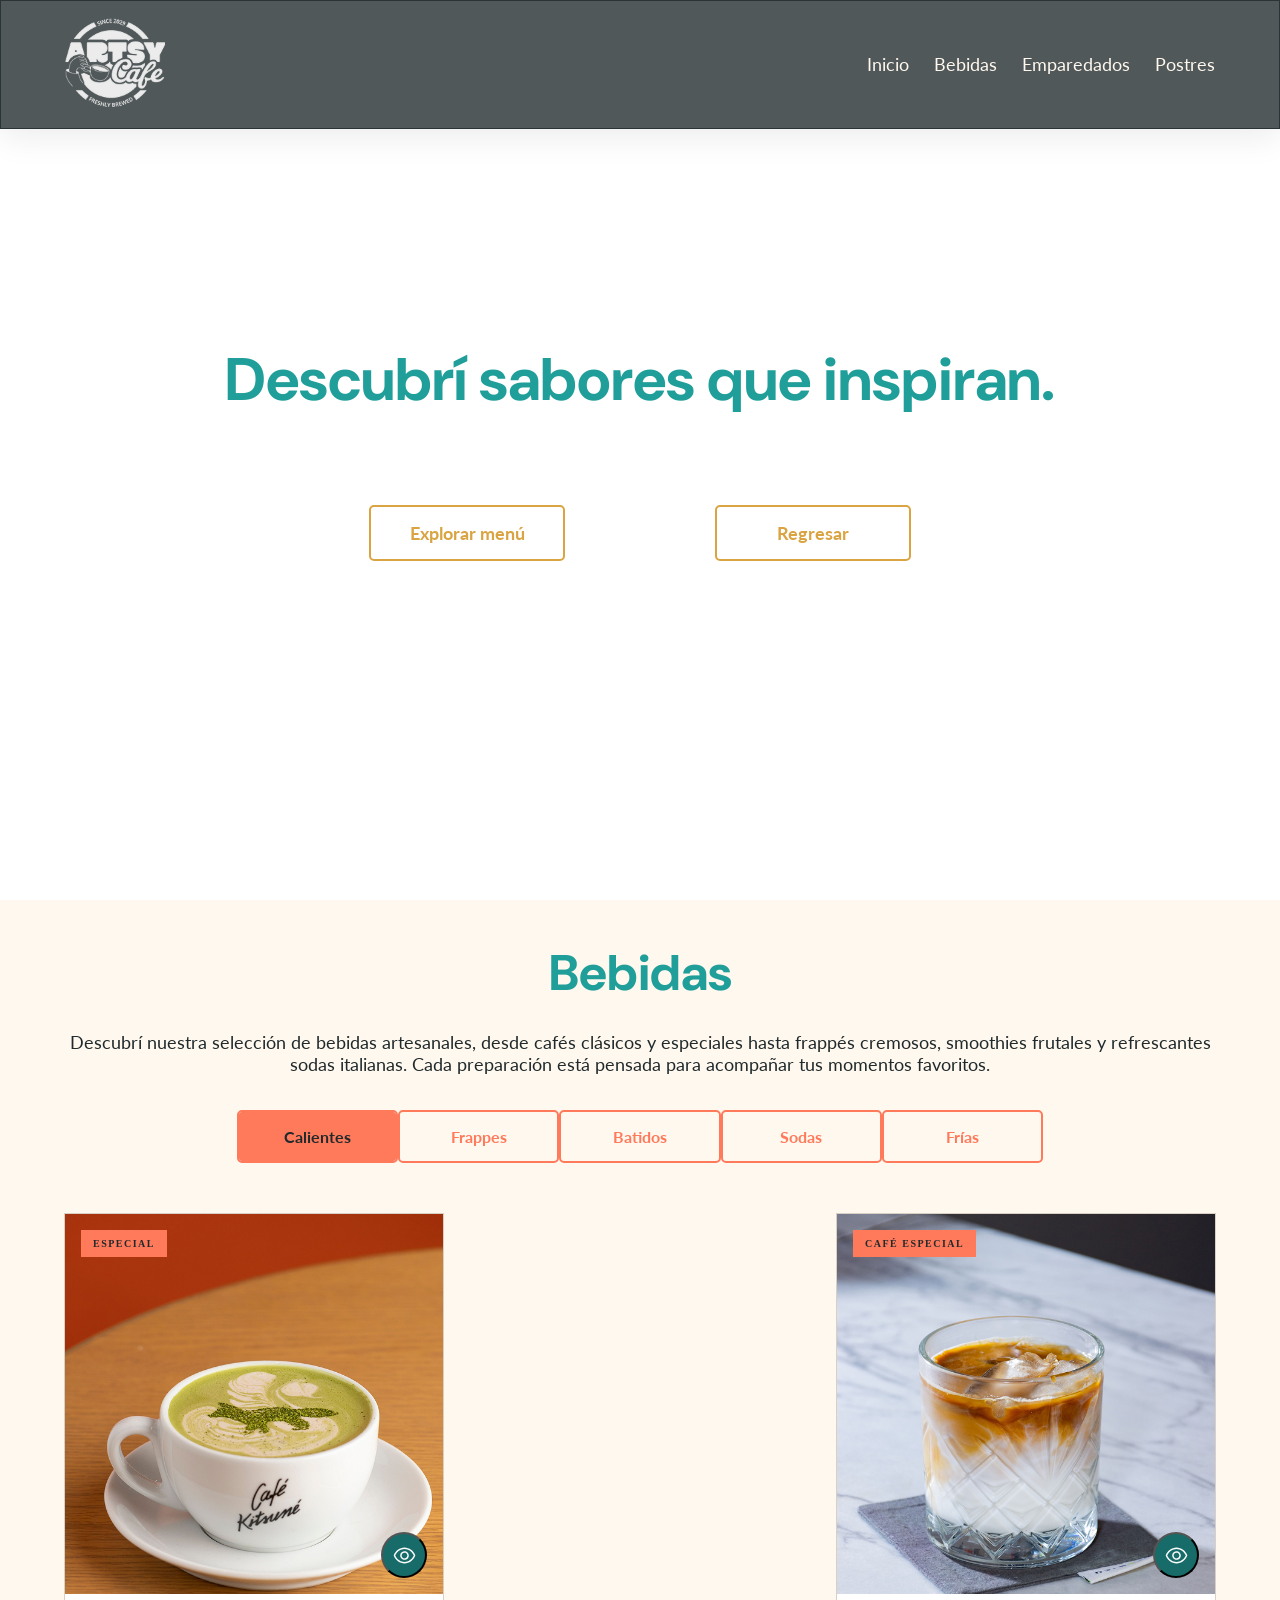
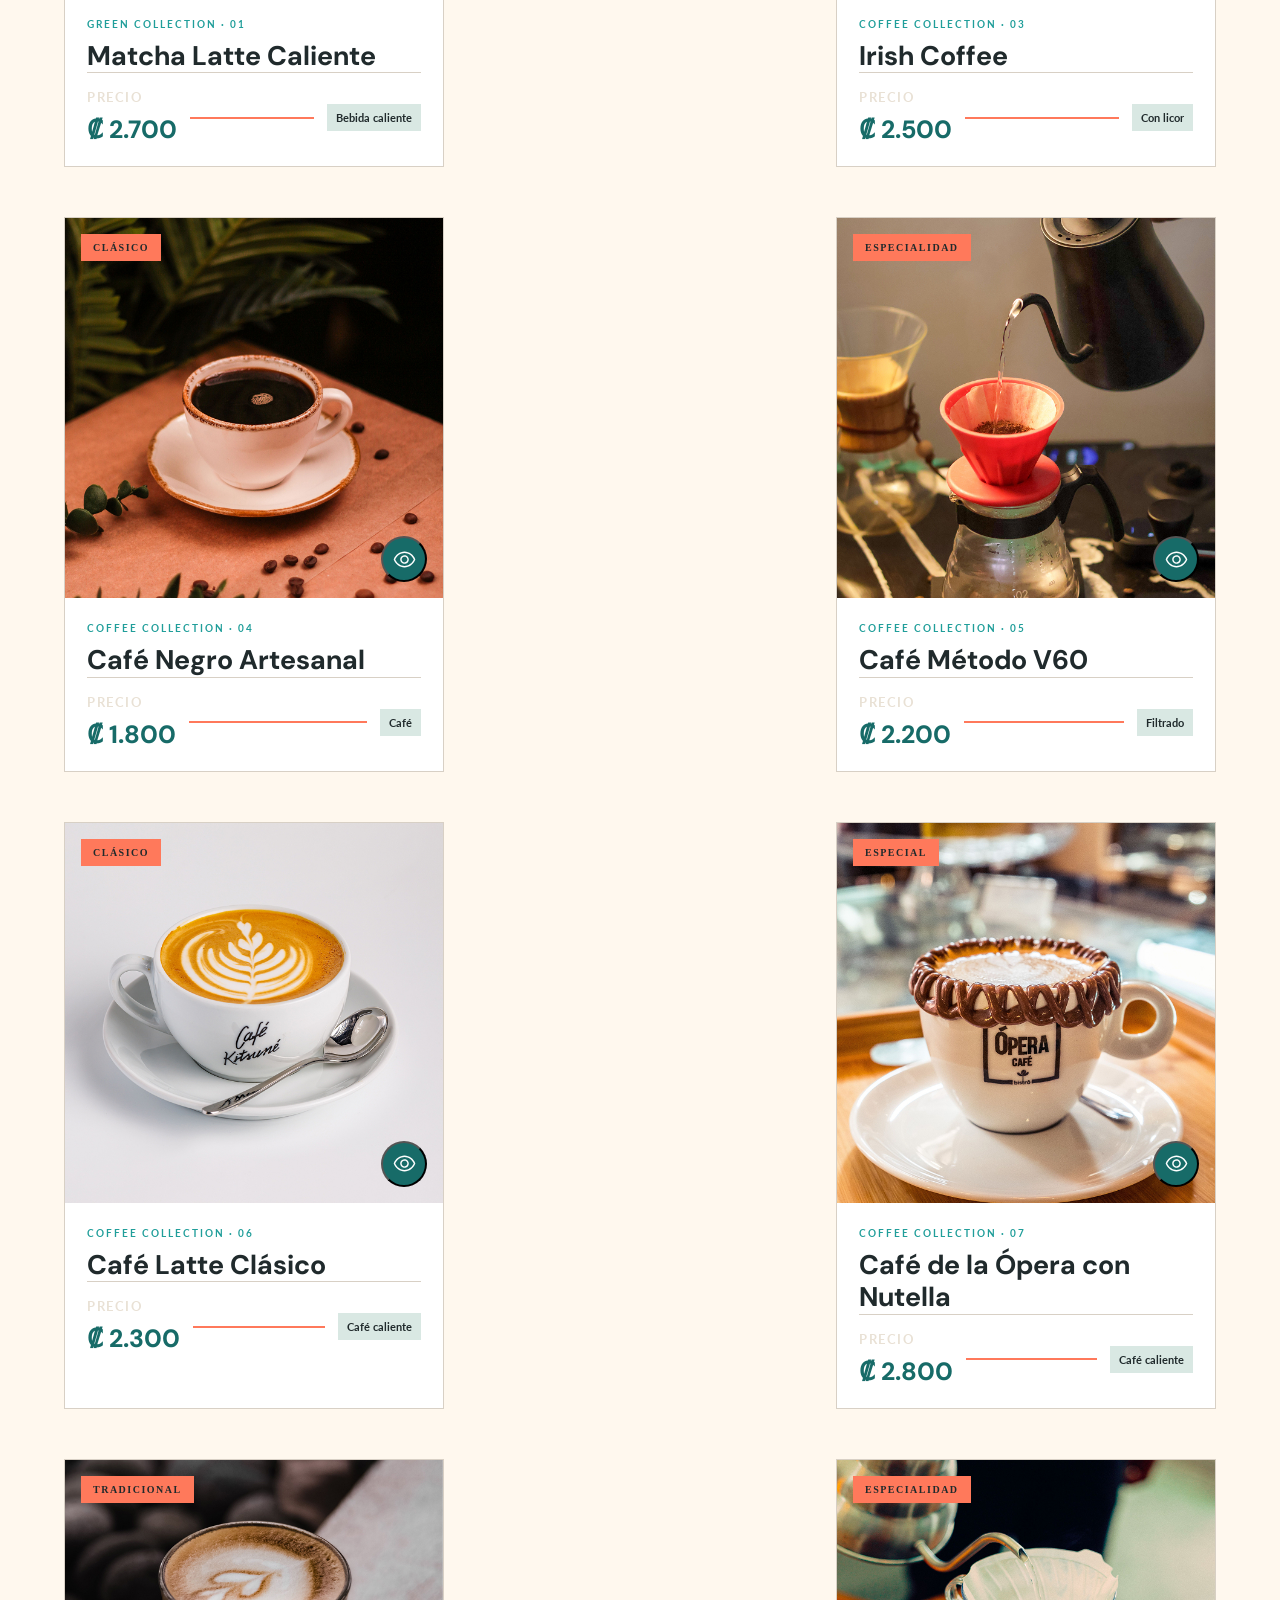
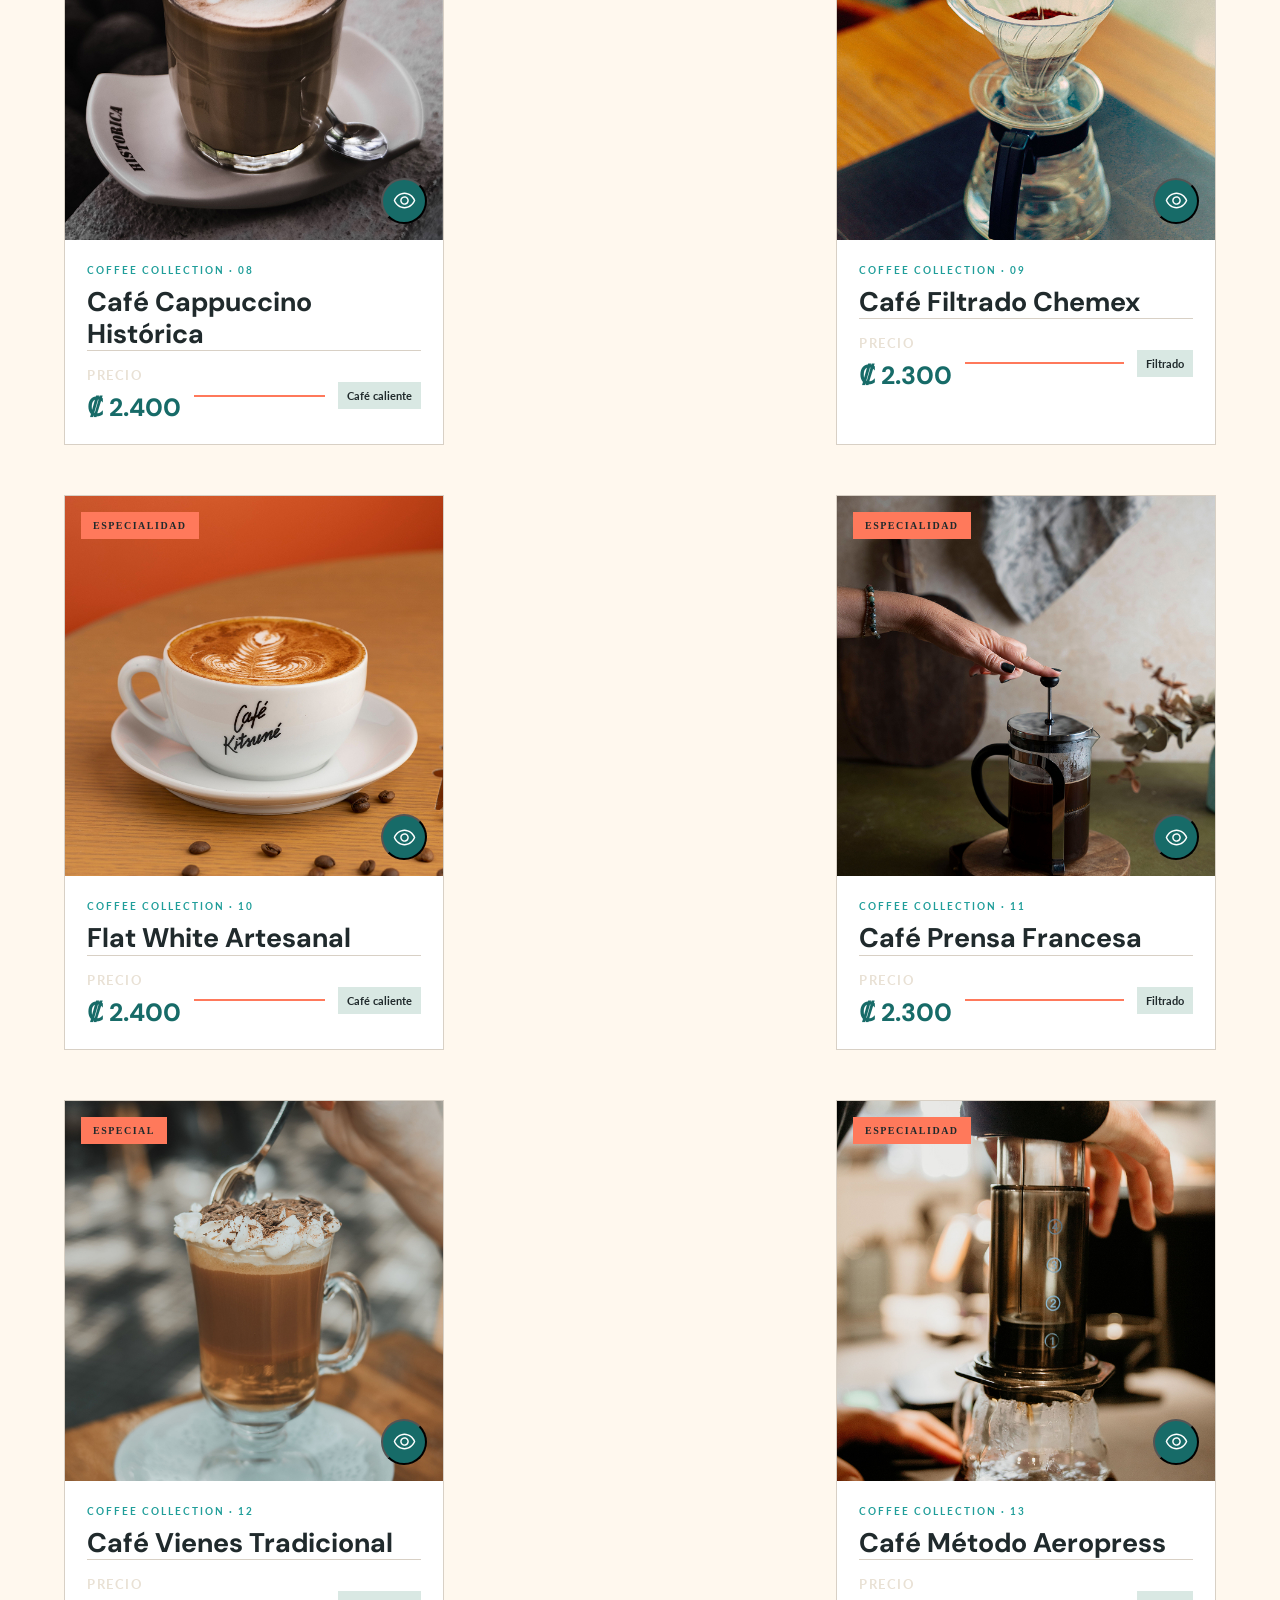
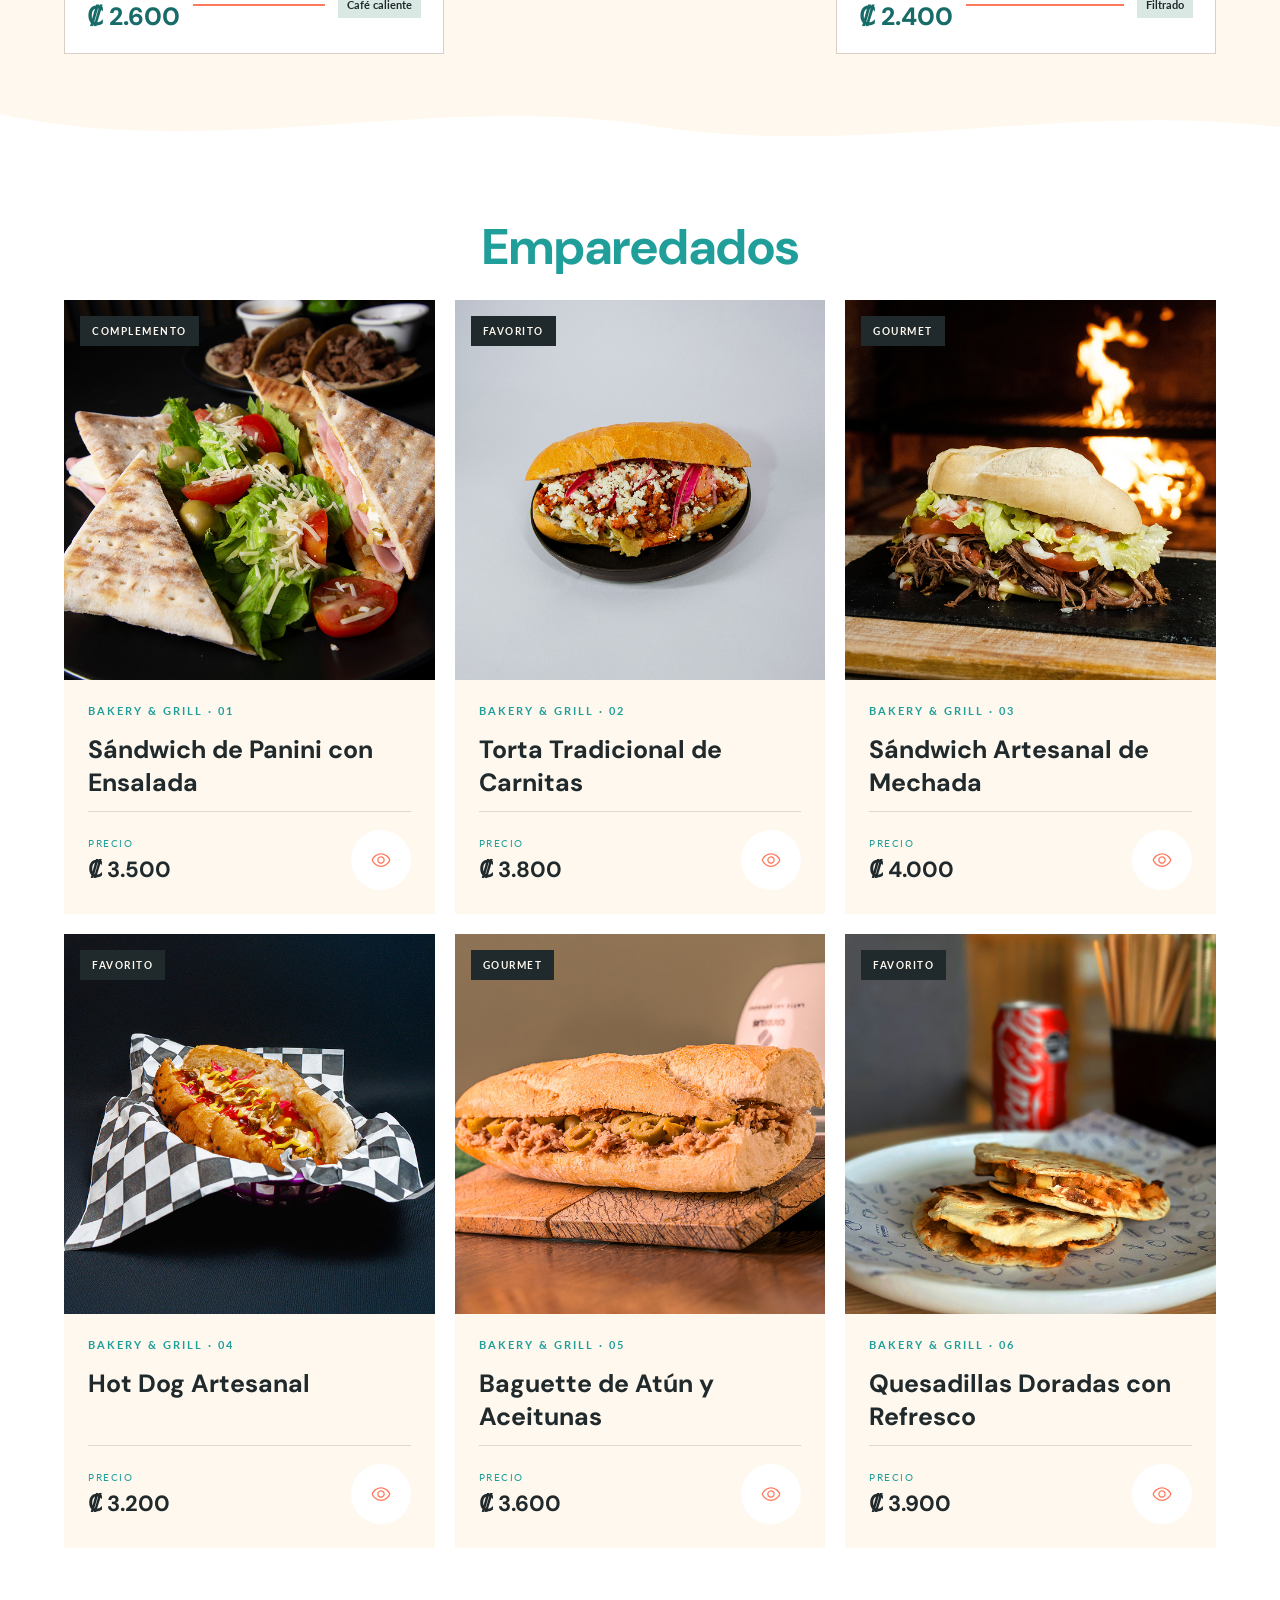
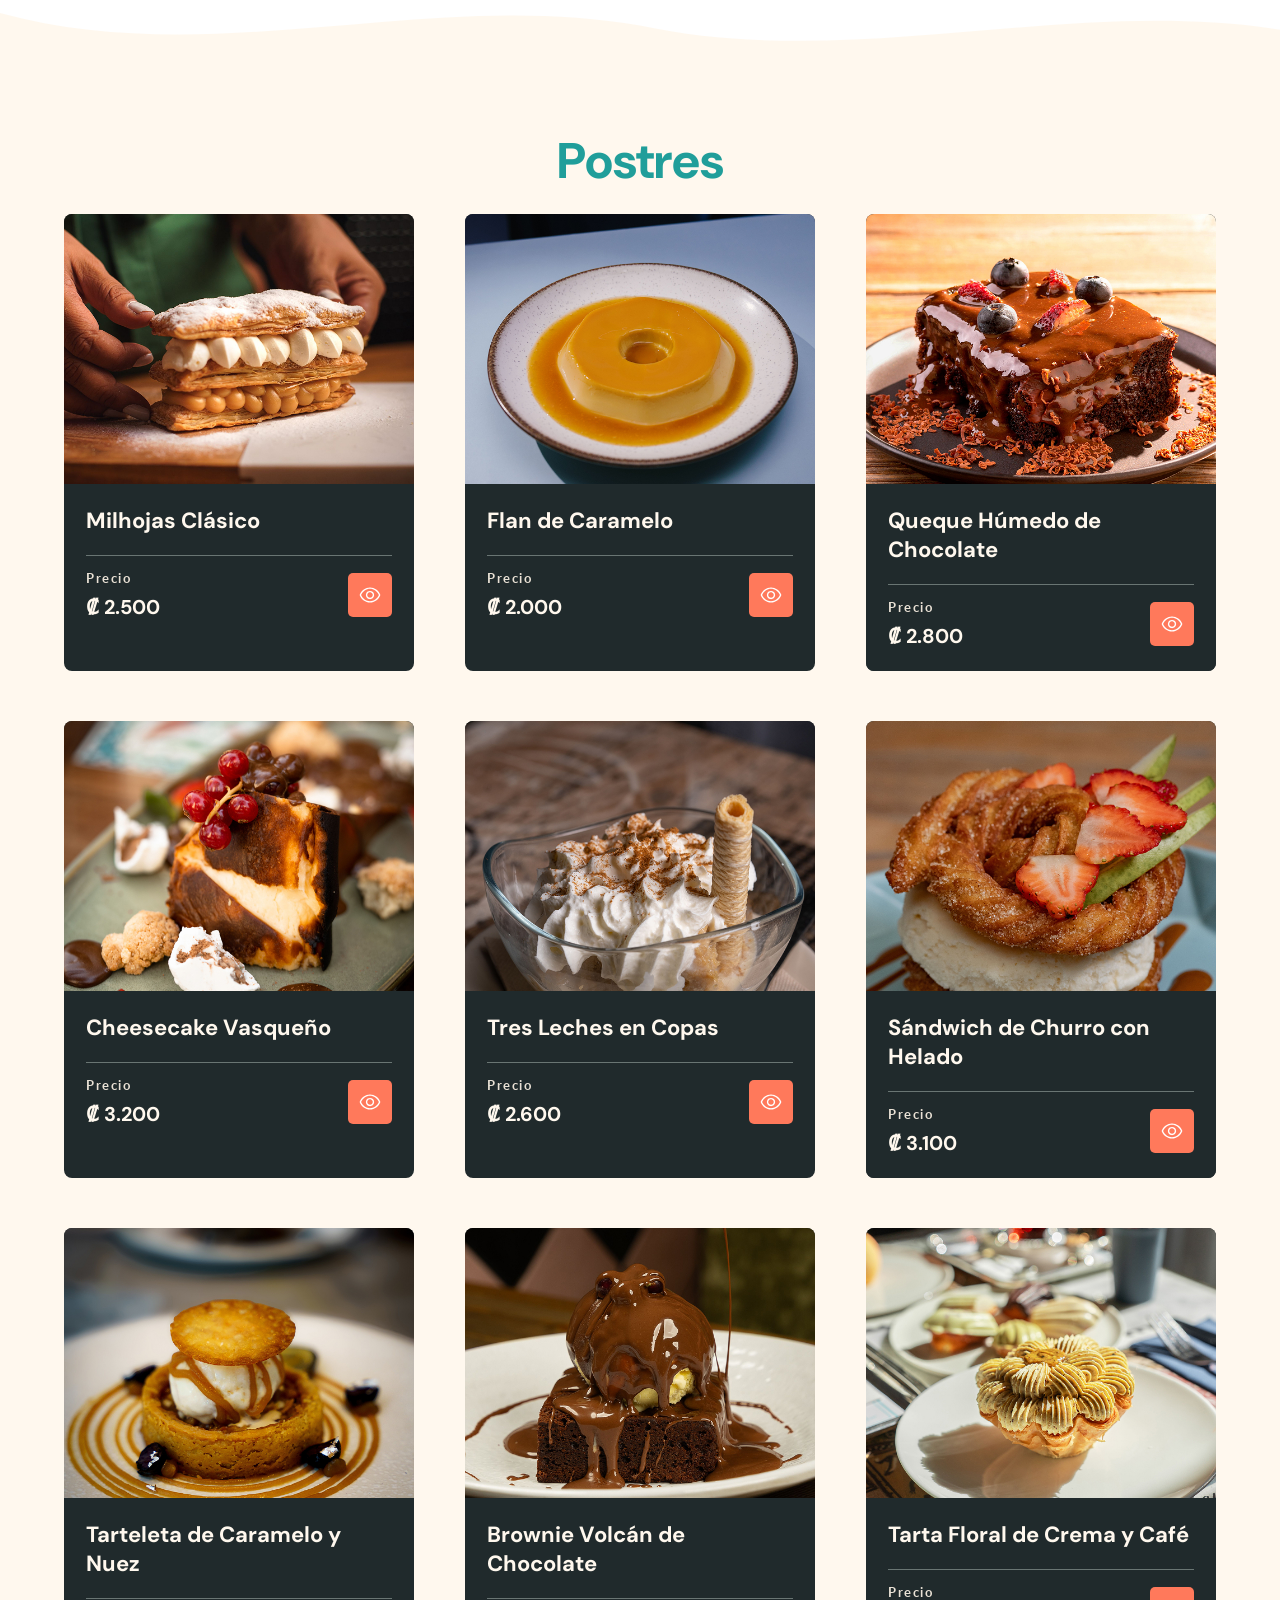
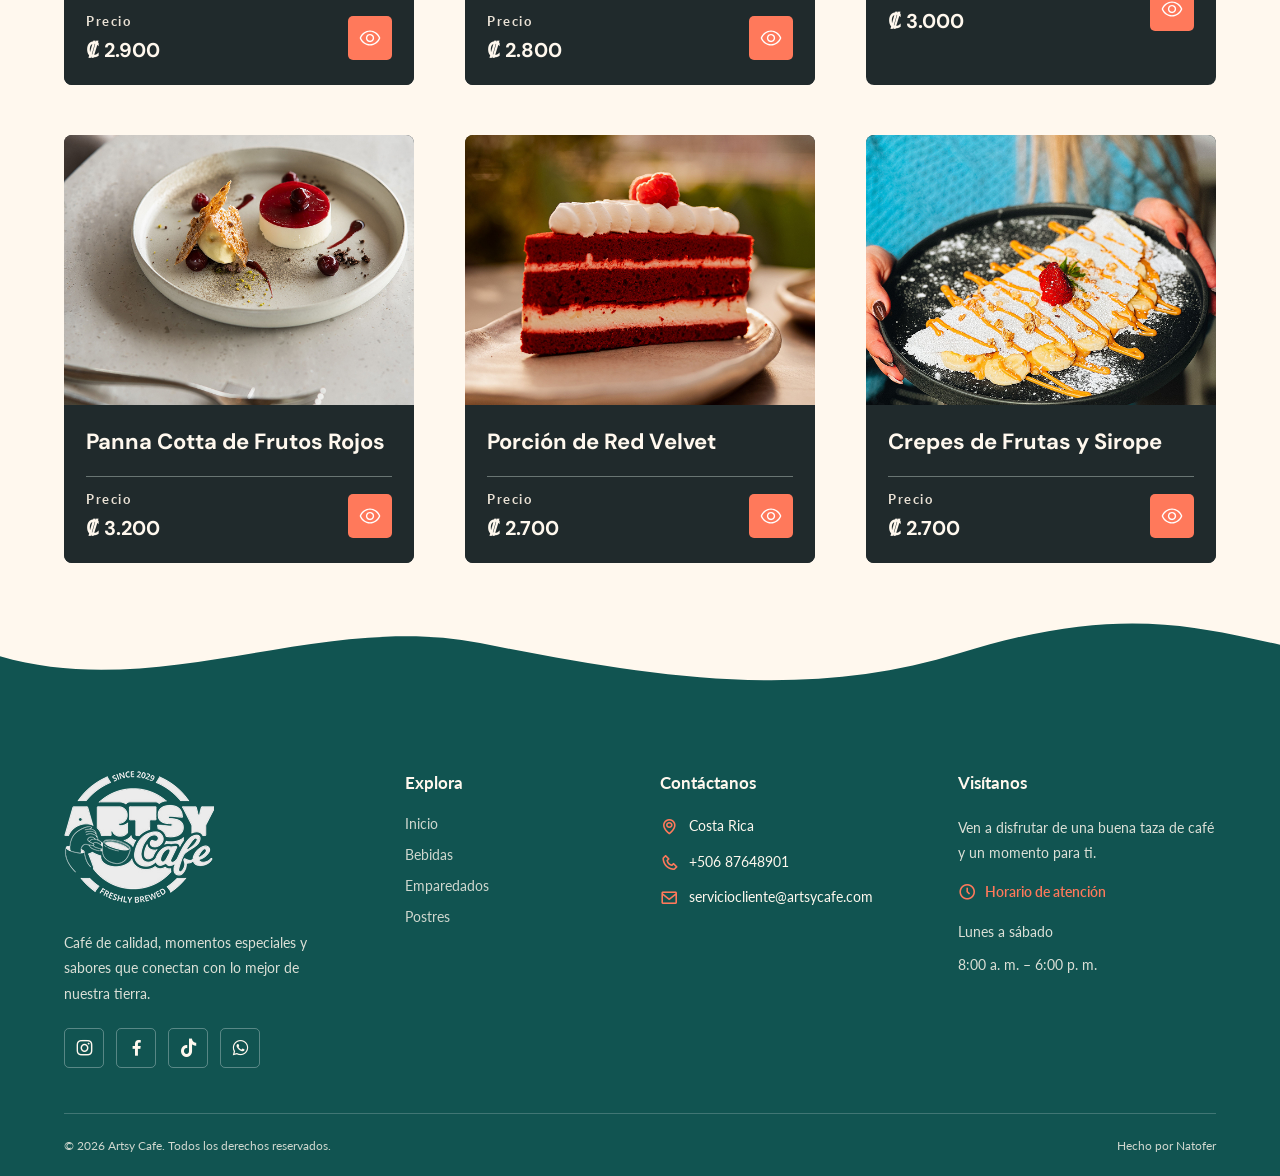
==== commit e777fbbd: "Cambios  en el menú Se realizan cambios en el menu.html ademas de la parte del carrito y las mdoales" ====
--- a/menu.html
+++ b/menu.html
@@ -22,7 +22,13 @@
                     <li class="navItem"><a href="#bebidas" class="navDirec">Bebidas</a></li>
                     <li class="navItem"><a href="#comidas" class="navDirec">Emparedados</a></li>
                     <li class="navItem"><a href="#postres" class="navDirec">Postres</a></li>
+                    <div class="close">
+                        <i class='bx bx-x'></i>
+                    </div>
                 </ul>
+                <div class="menuToggle">
+                    <i class='bx bx-menu'></i>
+                </div>
             </article>
         </nav>
         <div class="containerHeader">
@@ -224,6 +230,7 @@
         </div>
     </footer>
     <script src="js/main.js"></script>
+    <script src="js/menu.js"></script>
 </body>
 
 </html>
--- a/css/menu.css
+++ b/css/menu.css
@@ -1,5 +1,6 @@
 /*GENERAL*/
 @import url('https://fonts.googleapis.com/css2?family=Cormorant+Garamond:ital,wght@0,400;0,500;0,600;1,400;1,500&family=DM+Sans:wght@400;500;600;700&family=Lato:wght@400;700&display=swap');
+
 * {
     padding: 0;
     margin: 0;
@@ -7,7 +8,9 @@
     list-style: none;
     text-decoration: none;
     transition: 0.5s ease-in-out;
-}
+    scroll-behavior: smooth;
+}
+
 :root {
     /* TIPOGRAFÍAS */
     --fuenteTitulos: "DM Sans";
@@ -70,10 +73,12 @@
     --advertencia: #D9A441;
     --error: #C44545;
 }
+
 .container {
     width: 90%;
     margin: 0 auto;
 }
+
 section {
     padding: 40px 0;
     min-height: 100vh;
@@ -87,6 +92,35 @@
 }
 
 .separadorOndas svg {
+    display: block;
+    width: 100%;
+    height: 100%;
+}
+
+.separadorOndas2 {
+    width: 100%;
+    height: 100px;
+    overflow: hidden;
+    line-height: 0;
+    background-color: var(--Marfil);
+}
+
+.separadorOndas2 svg {
+    display: block;
+    width: 100%;
+    height: 100%;
+}
+
+.ondasFooter {
+    width: 100%;
+    height: 100px;
+    overflow: hidden;
+    line-height: 0;
+    margin-bottom: -1px;
+    background-color: var(--Marfil);
+}
+
+.ondasFooter svg {
     display: block;
     width: 100%;
     height: 100%;
@@ -104,32 +138,45 @@
     max-width: 980px;
     margin: 0 auto;
 }
+
 h2 {
     font-family: var(--fuenteTitulos);
     font-size: 50px;
     color: var(--azul);
     max-width: 980px;
-}
+    text-align: center;
+    margin: 0 auto 20px;
+}
+
 h3 {
     font-family: var(--fuenteTitulos);
     font-size: 30px;
     color: var(--botonOutline);
 }
-h4{
+
+h4 {
     font-family: var(--fuenteTitulos);
 }
+
+.PH2 {
+    text-align: center;
+    margin-bottom: 30px;
+}
+
 .pOscuro {
     font-family: var(--fuenteTexto);
     font-size: 18px;
     color: var(--textoPrincipal);
     padding: 5px 0;
 }
-.pClaro{
+
+.pClaro {
     font-family: var(--fuenteTexto);
     font-size: 19px;
     color: var(--textoEnBoton);
     padding: 5px 0;
 }
+
 .frase {
     font-family: var(--fuenteFrases), serif;
     font-size: 25px;
@@ -138,6 +185,7 @@
     line-height: 1.3;
     color: var(--Naranja);
 }
+
 .etiqueta {
     display: inline-block;
     color: var(--navHover);
@@ -149,20 +197,29 @@
     padding-bottom: 8px;
     border-bottom: 2px solid var(--navHover);
 }
+
 .navDirec {
     font-family: var(--fuenteTexto);
     font-size: 18px;
     color: var(--Marfil);
 }
+
 .navDirec:hover {
     color: var(--Naranja);
     font-weight: bold;
 }
+
 /*
 ========================================================
 BOTONES
 ========================================================
 */
+.btnBanner {
+    display: flex;
+    width: 60%;
+    margin: 0 auto;
+}
+
 .btnMenu {
     color: var(--dorado);
     border: 2px solid var(--dorado);
@@ -185,6 +242,7 @@
     z-index: 1;
     margin: 30px auto 0;
 }
+
 .btnMenu::before {
     content: "";
     position: absolute;
@@ -195,10 +253,92 @@
     transition: transform 0.4s ease;
     z-index: -1;
 }
+
 .btnMenu:hover::before {
     transform: scaleX(1);
 }
+
 .btnMenu:hover {
+    color: var(--noche);
+}
+
+.tab {
+    color: var(--Naranja);
+    border: 2px solid var(--Naranja);
+    border-radius: 5px;
+    display: flex;
+    width: 176px;
+    padding: 15px;
+    justify-content: center;
+    align-items: center;
+    gap: 10px;
+    text-align: center;
+    font-family: var(--fuenteTexto);
+    font-size: 16px;
+    font-weight: 700;
+    position: relative;
+    overflow: hidden;
+    background: transparent;
+    text-decoration: none;
+    transition: color 0.4s ease;
+    z-index: 1;
+    cursor: pointer;
+}
+
+.tab::before {
+    content: "";
+    position: absolute;
+    inset: 0;
+    background: var(--Naranja);
+    transform: scaleX(0);
+    transform-origin: left;
+    transition: transform 0.4s ease;
+    z-index: -1;
+}
+
+.tab:hover::before {
+    transform: scaleX(1);
+}
+
+.tab:hover {
+    color: var(--noche);
+}
+
+.tabs {
+    display: flex;
+    justify-content: space-evenly;
+    width: 70%;
+    margin: 0 auto 50px;
+}
+
+/* Ocultar todas las categorías */
+.cardsCafe.panelBebidas {
+    display: none;
+}
+
+/* Mostrar únicamente la categoría seleccionada */
+.cardsCafe.panelBebidas.activo {
+    display: flex;
+    flex-wrap: wrap;
+    justify-content: space-between;
+    gap: 50px;
+}
+
+/* Tab seleccionado */
+.tab.activo::before {
+    transform: scaleX(1);
+}
+
+.tab.activo {
+    color: var(--noche);
+}
+
+/* Mantener el efecto al pasar el cursor */
+.tab:hover::before {
+    transform: scaleX(1);
+}
+
+.tab:hover {
     color: var(--noche);
 }
 
@@ -220,6 +360,7 @@
     left: 0;
     width: 100%;
 }
+
 .containerNav {
     display: flex;
     width: 90%;
@@ -227,31 +368,43 @@
     align-items: center;
     justify-content: space-between;
 }
+
 .logo img {
     width: 100px;
 }
+
 .navLink {
     display: flex;
     justify-content: space-between;
     gap: 25px;
     align-items: center;
 }
+
+.close {
+    display: none;
+}
+
+.menuToggle {
+    display: none;
+}
+
 /*
 ==================================================
 HEADER
 ==================================================
 */
-header{
+header {
     background:
-    linear-gradient(rgba(0, 0, 0, 0.6)),
-    url("../img/menubanner.jpg");
+        linear-gradient(rgba(0, 0, 0, 0.6)),
+        url("../img/menubanner.jpg");
     width: 100%;
     height: 100vh;
     background-repeat: no-repeat;
     background-position: center;
     background-size: cover;
 }
-.containerHeader{
+
+.containerHeader {
     width: 90%;
     margin: 0 auto;
     display: flex;
@@ -260,20 +413,16 @@
     height: 100%;
     text-align: center;
 }
+
 /*
 ========================================
 CAFE
 ========================================
 */
-.bebidasCalientesSection{
+.bebidasCalientesSection {
     background-color: var(--Marfil);
 }
-.cardsCafe{
-    display: flex;
-    justify-content: space-between;
-    flex-wrap: wrap;
-    gap: 50px;
-}
+
 .cardCafes {
     width: 100%;
     max-width: 380px;
@@ -298,7 +447,7 @@
     background: var(--arena);
 }
 
-.cardCafes .imagen > img {
+.cardCafes .imagen>img {
     width: 100%;
     height: 100%;
     display: block;
@@ -306,7 +455,7 @@
     transition: transform 0.6s ease;
 }
 
-.cardCafes:hover .imagen > img {
+.cardCafes:hover .imagen>img {
     transform: scale(1.06);
 }
 
@@ -426,16 +575,93 @@
     font-size: 11px;
     font-weight: 700;
 }
+
+/* Ventana modal */
+.modalIngredientes {
+    position: fixed;
+    inset: 0;
+    background: rgba(32, 42, 44, 0.75);
+    display: none;
+    justify-content: center;
+    align-items: center;
+    padding: 20px;
+    z-index: 1000;
+}
+
+.modalIngredientes.activo {
+    display: flex;
+}
+
+/* Contenido */
+.contenidoModal {
+    position: relative;
+    background: var(--Marfil);
+    color: var(--noche);
+    width: 100%;
+    max-width: 550px;
+    padding: 35px;
+    gap: 20px;
+    border-radius: 8px;
+}
+
+#contenidoIngredientes {
+    display: flex;
+}
+
+#contenidoIngredientes img {
+    width: 200px;
+    padding-right: 15px;
+    object-fit: cover;
+}
+
+.contenidoModal p {
+    font-family: var(--fuenteTexto);
+    margin-bottom: 20px;
+    margin-top: 20px;
+
+    color: var(--Naranja);
+    font-weight: bold;
+}
+
+.contenidoModal li {
+    font-family: var(--fuenteTexto);
+    margin-bottom: 12px;
+}
+
+.contenidoModal .desc {
+    color: var(--noche);
+    font-size: 15px;
+    font-weight: normal;
+}
+
+/* Botón cerrar */
+.cerrarModal {
+    position: absolute;
+    top: 10px;
+    right: 15px;
+    border: none;
+    background: transparent;
+    color: var(--blanco);
+    font-size: 25px;
+    cursor: pointer;
+    background-color: var(--botonPrincipalHover);
+    width: 30px;
+    height: 30px;
+    border-radius: 100%;
+}
+
+
 /*
 ========================================
 Emparedados
 ========================================
 */
-.emparedadoG{
+.emparedadoG {
     display: grid;
     grid-template-columns: repeat(3, 1fr);
     gap: 20px;
 }
+
 /* TARJETA DE EMPAREDADOS */
 .cardEmparedados {
     background: var(--Marfil);
@@ -454,7 +680,7 @@
     overflow: hidden;
 }
 
-.imagenEmparedado > img {
+.imagenEmparedado>img {
     width: 100%;
     height: 100%;
     object-fit: cover;
@@ -462,7 +688,7 @@
     transition: transform 0.5s ease;
 }
 
-.cardEmparedados:hover .imagenEmparedado > img {
+.cardEmparedados:hover .imagenEmparedado>img {
     transform: scale(1.05);
 }
 
@@ -551,11 +777,13 @@
     font-size: 10px;
     letter-spacing: 1px;
 }
-.ingredientesEmparedado span:hover{
+
+.ingredientesEmparedado span:hover {
     background-color: var(--azul);
     color: var(--botonPrincipalTexto);
     cursor: pointer;
 }
+
 /* PIE DE TARJETA */
 .pieEmparedado {
     margin-top: auto;
@@ -612,4 +840,676 @@
     color: var(--Marfil);
 }
 
-
+/*POSTRES*/
+.postres {
+    background-color: var(--Marfil);
+}
+
+.postresC {
+    display: flex;
+    flex-wrap: wrap;
+    gap: 50px;
+    justify-content: space-between;
+}
+
+.cardPostre {
+    width: 100%;
+    max-width: 350px;
+    background-color: var(--noche);
+    border-radius: 8px;
+    overflow: hidden;
+    display: flex;
+    flex-direction: column;
+    transition: transform 0.3s ease;
+}
+
+.cardPostre:hover {
+    transform: translateY(-6px);
+}
+
+.imagenPos {
+    width: 100%;
+    height: 270px;
+    overflow: hidden;
+}
+
+.imagenPos img {
+    width: 100%;
+    height: 100%;
+    object-fit: cover;
+    display: block;
+    transition: transform 0.5s ease;
+}
+
+.cardPostre:hover .imagenPos img {
+    transform: scale(1.04);
+}
+
+.textosPos {
+    position: relative;
+    top: 0;
+    width: 100%;
+    height: auto;
+    box-sizing: border-box;
+    padding: 22px;
+    background-color: var(--noche);
+    color: var(--Marfil);
+    display: flex;
+    flex-direction: column;
+    gap: 20px;
+    text-align: left;
+}
+
+.textosPos h3 {
+    margin: 0;
+    font-family: var(--fuenteTitulos);
+    font-size: 22px;
+    color: var(--Marfil);
+}
+
+.precioVer {
+    width: 100%;
+    display: flex;
+    justify-content: space-between;
+    align-items: center;
+    padding-top: 14px;
+    border-top: 1px solid var(--gris);
+}
+
+.precio {
+    display: flex;
+    flex-direction: column;
+    gap: 4px;
+}
+
+.precio span {
+    color: var(--arena);
+    font-size: 13px;
+}
+
+.precio .total {
+    margin: 0;
+    font-size: 20px;
+    font-weight: 700;
+    color: var(--Marfil);
+}
+
+.btnPostre {
+    width: 44px;
+    height: 44px;
+    border-radius: 5px;
+    background-color: var(--Naranja);
+    display: flex;
+    justify-content: center;
+    align-items: center;
+    transition: background-color 0.3s ease;
+}
+
+.btnPostre img {
+    width: 22px;
+    filter: brightness(0) invert(1);
+}
+
+.btnPostre:hover {
+    background-color: var(--azul);
+}
+
+/* Ventana modal */
+.modalIngredientesP {
+    position: fixed;
+    inset: 0;
+    background: rgba(32, 42, 44, 0.75);
+    display: none;
+    justify-content: center;
+    align-items: center;
+    padding: 20px;
+    z-index: 9999;
+}
+
+.modalIngredientesP.activo {
+    display: flex;
+}
+
+.contenidoModalP {
+    position: relative;
+    display: block;
+    background: var(--Marfil);
+    color: var(--noche);
+    width: 100%;
+    max-width: 650px;
+    max-height: 85vh;
+    overflow-y: auto;
+    padding: 35px;
+    border-radius: 8px;
+}
+
+#contenidoIngredientesP {
+    display: flex;
+    gap: 20px;
+    align-items: flex-start;
+    align-items: center;
+}
+
+#contenidoIngredientesP img {
+    display: block;
+    width: 300px;
+    height: 320px;
+    object-fit: cover;
+}
+
+#contenidoIngredientesP .texto {
+    flex: 1;
+}
+
+#contenidoIngredientesP h3 {
+    color: var(--noche);
+    font-size: 25px;
+}
+
+#contenidoIngredientesP .texto ul li {
+    font-family: var(--fuenteTexto);
+}
+
+#contenidoIngredientesP .texto .tituloIngredientes {
+    font-family: var(--fuenteTexto);
+    font-weight: bold;
+    color: var(--Naranja);
+}
+
+#contenidoIngredientesP .texto .desc {
+    font-family: var(--fuenteTexto);
+    color: var(--noche);
+}
+
+.cerrarModal {
+    position: absolute;
+    top: 10px;
+    right: 10px;
+    z-index: 2;
+}
+
+/*
+=================================================================
+Footer
+================================================================
+*/
+
+.footer {
+    background-color: var(--botonPrincipalHover);
+    color: var(--Marfil);
+    padding: 65px 0 20px;
+}
+
+/* Contenido principal */
+.contenidoFooter {
+    display: grid;
+    grid-template-columns: 1.4fr 1fr 1.2fr 1.2fr;
+    gap: 40px;
+    padding-bottom: 45px;
+}
+
+/* Marca */
+.logoFooter {
+    display: inline-block;
+    margin-bottom: 18px;
+    color: var(--Marfil);
+    font-family: var(--fuenteTexto);
+    font-size: 28px;
+    font-weight: 700;
+    text-decoration: none;
+}
+
+.logoFooter span {
+    color: var(--Naranja);
+}
+
+.marcaFooter>p,
+.horarioFooter>p {
+    color: var(--Marfil);
+    font-family: var(--fuenteTexto);
+    font-size: 14px;
+    line-height: 1.8;
+    opacity: 0.85;
+}
+
+.marcaFooter>p {
+    max-width: 280px;
+    margin-bottom: 22px;
+}
+
+/* Redes sociales */
+.redesFooter {
+    display: flex;
+    gap: 12px;
+    flex-wrap: wrap;
+}
+
+.redesFooter a {
+    width: 40px;
+    height: 40px;
+    display: flex;
+    align-items: center;
+    justify-content: center;
+    color: var(--Marfil);
+    border: 1px solid rgba(255, 255, 255, 0.3);
+    border-radius: 5px;
+    text-decoration: none;
+    transition: background-color 0.3s ease,
+        color 0.3s ease,
+        border-color 0.3s ease;
+}
+
+.redesFooter a i {
+    font-size: 21px;
+}
+
+.redesFooter a:hover {
+    background-color: var(--Naranja);
+    border-color: var(--Naranja);
+    color: var(--blanco);
+}
+
+/* Títulos */
+.enlacesFooter h3,
+.horarioFooter h3 {
+    margin: 5px 0 22px;
+    color: var(--Marfil);
+    font-family: var(--fuenteTexto);
+    font-size: 17px;
+}
+
+/* Enlaces */
+.enlacesFooter ul {
+    display: flex;
+    flex-direction: column;
+    gap: 13px;
+    margin: 0;
+    padding: 0;
+    list-style: none;
+}
+
+.enlacesFooter ul a {
+    color: var(--Marfil);
+    font-family: var(--fuenteTexto);
+    font-size: 14px;
+    text-decoration: none;
+    opacity: 0.8;
+    transition: color 0.3s ease,
+        opacity 0.3s ease;
+}
+
+.enlacesFooter ul a:hover {
+    color: var(--Naranja);
+    opacity: 1;
+}
+
+/* Datos de contacto */
+.contactoFooter li {
+    display: flex;
+    align-items: flex-start;
+    gap: 10px;
+    color: var(--Marfil);
+    font-family: var(--fuenteTexto);
+    font-size: 14px;
+    line-height: 1.6;
+    overflow-wrap: anywhere;
+}
+
+.contactoFooter li i {
+    margin-top: 2px;
+    color: var(--Naranja);
+    font-size: 19px;
+    flex-shrink: 0;
+}
+
+/* Horario */
+.horarioFooter>p {
+    margin: 8px 0;
+}
+
+.horarioEtiqueta {
+    display: inline-flex;
+    align-items: center;
+    gap: 8px;
+    margin: 8px 0 10px;
+    color: var(--Naranja);
+    font-family: var(--fuenteTexto);
+    font-size: 14px;
+    font-weight: 600;
+}
+
+.horarioEtiqueta i {
+    font-size: 19px;
+}
+
+/* Línea inferior */
+.inferiorFooter {
+    display: flex;
+    justify-content: space-between;
+    align-items: center;
+    gap: 20px;
+    flex-wrap: wrap;
+    padding-top: 22px;
+    border-top: 1px solid rgba(255, 255, 255, 0.2);
+}
+
+.inferiorFooter p {
+    margin: 0;
+    color: var(--Marfil);
+    font-family: var(--fuenteTexto);
+    font-size: 12px;
+    line-height: 1.7;
+    opacity: 0.8;
+}
+
+.inferiorFooter i {
+    color: var(--Naranja);
+}
+
+@media (max-width: 1024px) {
+
+    .contenidoFooter {
+        grid-template-columns: repeat(2, 1fr);
+        gap: 40px 30px;
+    }
+
+    .marcaFooter {
+        grid-column: span 2;
+    }
+
+    .marcaFooter>p {
+        max-width: 450px;
+    }
+
+}
+
+@media (max-width: 1100px) {
+
+    /*
+============================================================================
+Fuentes
+============================================================================
+*/
+    h1 {
+        font-size: 50px;
+        text-align: center;
+    }
+
+    h2 {
+        font-size: 35PX;
+    }
+
+    h3 {
+        font-size: 25px;
+    }
+
+    .pOscuro {
+        font-size: 16px;
+    }
+
+    .pClaro {
+        font-size: 16px;
+    }
+
+    .container {
+        width: 95%;
+    }
+
+    section {
+        min-height: auto;
+        padding: 40px 0;
+    }
+
+    /*
+========================================================
+NAV
+========================================================
+*/
+    nav {
+        padding: 15px 0;
+        background: var(--navback);
+        backdrop-filter: blur(15px);
+        -webkit-backdrop-filter: blur(15px);
+        border: 1px solid var(--navback);
+        box-shadow: 0 8px 32px rgba(0, 0, 0, 0.08);
+        z-index: 1000;
+        position: fixed;
+        top: 0;
+        left: 0;
+        width: 100%;
+    }
+
+    .containerNav {
+        width: 95%;
+    }
+
+    .logo img {
+        width: 100px;
+    }
+
+    .navLink {
+        display: flex;
+        justify-content: center;
+        align-items: center;
+        flex-direction: column;
+        height: 100vh;
+        position: absolute;
+        width: 60%;
+        right: 0;
+        top: 0;
+        z-index: 1000;
+        background-color: var(--noche);
+        padding: 150px 0;
+        transform: translateX(10000px);
+    }
+
+    .close i {
+        font-size: 25px;
+        color: var(--blanco);
+        background-color: var(--Naranja);
+        padding: 10px;
+        border-radius: 100%;
+        position: absolute;
+        top: 15px;
+        right: 25px;
+    }
+
+    .menuToggle {
+        display: block;
+    }
+
+    .menuToggle i {
+        font-size: 30px;
+        color: var(--Naranja);
+    }
+
+    .activo {
+        display: block;
+    }
+
+    .navLink.activo {
+        transform: translateX(0);
+        text-align: center;
+        align-items: center;
+        justify-content: center;
+        gap: 30px;
+    }
+
+    .navLink.activo .close {
+        display: block;
+    }
+
+    .navLink.activo .navItem {
+        padding: 20px 0;
+    }
+
+    .tabs {
+        width: 100%;
+        gap: 20px;
+        flex-wrap: wrap;
+    }
+
+    .emparedadoG {
+        display: grid;
+        grid-template-columns: repeat(2, 1fr);
+        gap: 20px;
+    }
+}
+
+@media (max-width: 900px) {
+    h1 {
+        font-size: 40px;
+        text-align: center;
+    }
+
+    h2 {
+        font-size: 25PX;
+    }
+
+    h3 {
+        font-size: 20px;
+    }
+
+    .textosCard h3 {
+        font-size: 20px;
+    }
+
+    .textosPos h3 {
+        font-size: 20px;
+    }
+
+    #contenidoIngredientesP h3 {
+        color: var(--noche);
+        font-size: 20px;
+    }
+
+    #contenidoIngredientesP {
+        display: flex;
+        justify-content: space-evenly;
+        flex-wrap: wrap;
+    }
+
+    #contenidoIngredientes {
+        display: flex;
+        justify-content: space-evenly;
+        flex-wrap: wrap;
+    }
+
+    .contenidoEmparedado h3 {
+        font-size: 20px;
+    }
+
+    .btnBanner {
+        width: 100%;
+    }
+
+    .pOscuro {
+        font-size: 16px;
+    }
+
+    .pClaro {
+        font-size: 16px;
+    }
+
+    .container {
+        width: 95%;
+    }
+
+    section {
+        min-height: auto;
+        padding: 40px 0;
+    }
+
+    .footer {
+        padding: 45px 0 20px;
+    }
+
+    .contenidoFooter {
+        grid-template-columns: 1fr;
+        gap: 35px;
+        padding-bottom: 30px;
+    }
+
+    .marcaFooter {
+        grid-column: span 1;
+    }
+
+    .marcaFooter>p {
+        max-width: 100%;
+    }
+
+    .enlacesFooter h3,
+    .horarioFooter h3 {
+        margin-bottom: 15px;
+    }
+
+    .inferiorFooter {
+        flex-direction: column;
+        text-align: center;
+        gap: 10px;
+    }
+
+    .cardsCafe.panelBebidas.activo {
+        justify-content: space-evenly;
+    }
+
+    .cardCafes {
+        width: 100%;
+        max-width: 480px;
+    }
+    #contenidoIngredientes img {
+        width: 100%;
+        padding-right: 0px;
+        object-fit: cover;
+    }
+    #contenidoIngredientes .texto {
+        flex: 1;
+        display: flex;
+        flex-direction: column;
+        justify-content: center;
+        text-align: center;
+    }
+    .postresC {
+        justify-content: space-evenly;
+    }
+
+    .cardPostre {
+        width: 100%;
+        max-width: 450px;
+    }
+
+}
+
+@media (max-width: 700px) {
+
+    .emparedadoG {
+        display: flex;
+        flex-wrap: wrap;
+        justify-content: space-evenly;
+        gap: 20px;
+    }
+
+    .cardEmparedados {
+        height: 100%;
+        max-width: 450px;
+        width: 100%;
+    }
+
+    
+
+    
+
+}
+
+@media (max-width: 520px) {
+
+    #contenidoIngredientesP .texto {
+        flex: 1;
+        display: flex;
+        flex-direction: column;
+        justify-content: center;
+        text-align: center;
+    }
+
+
+}
